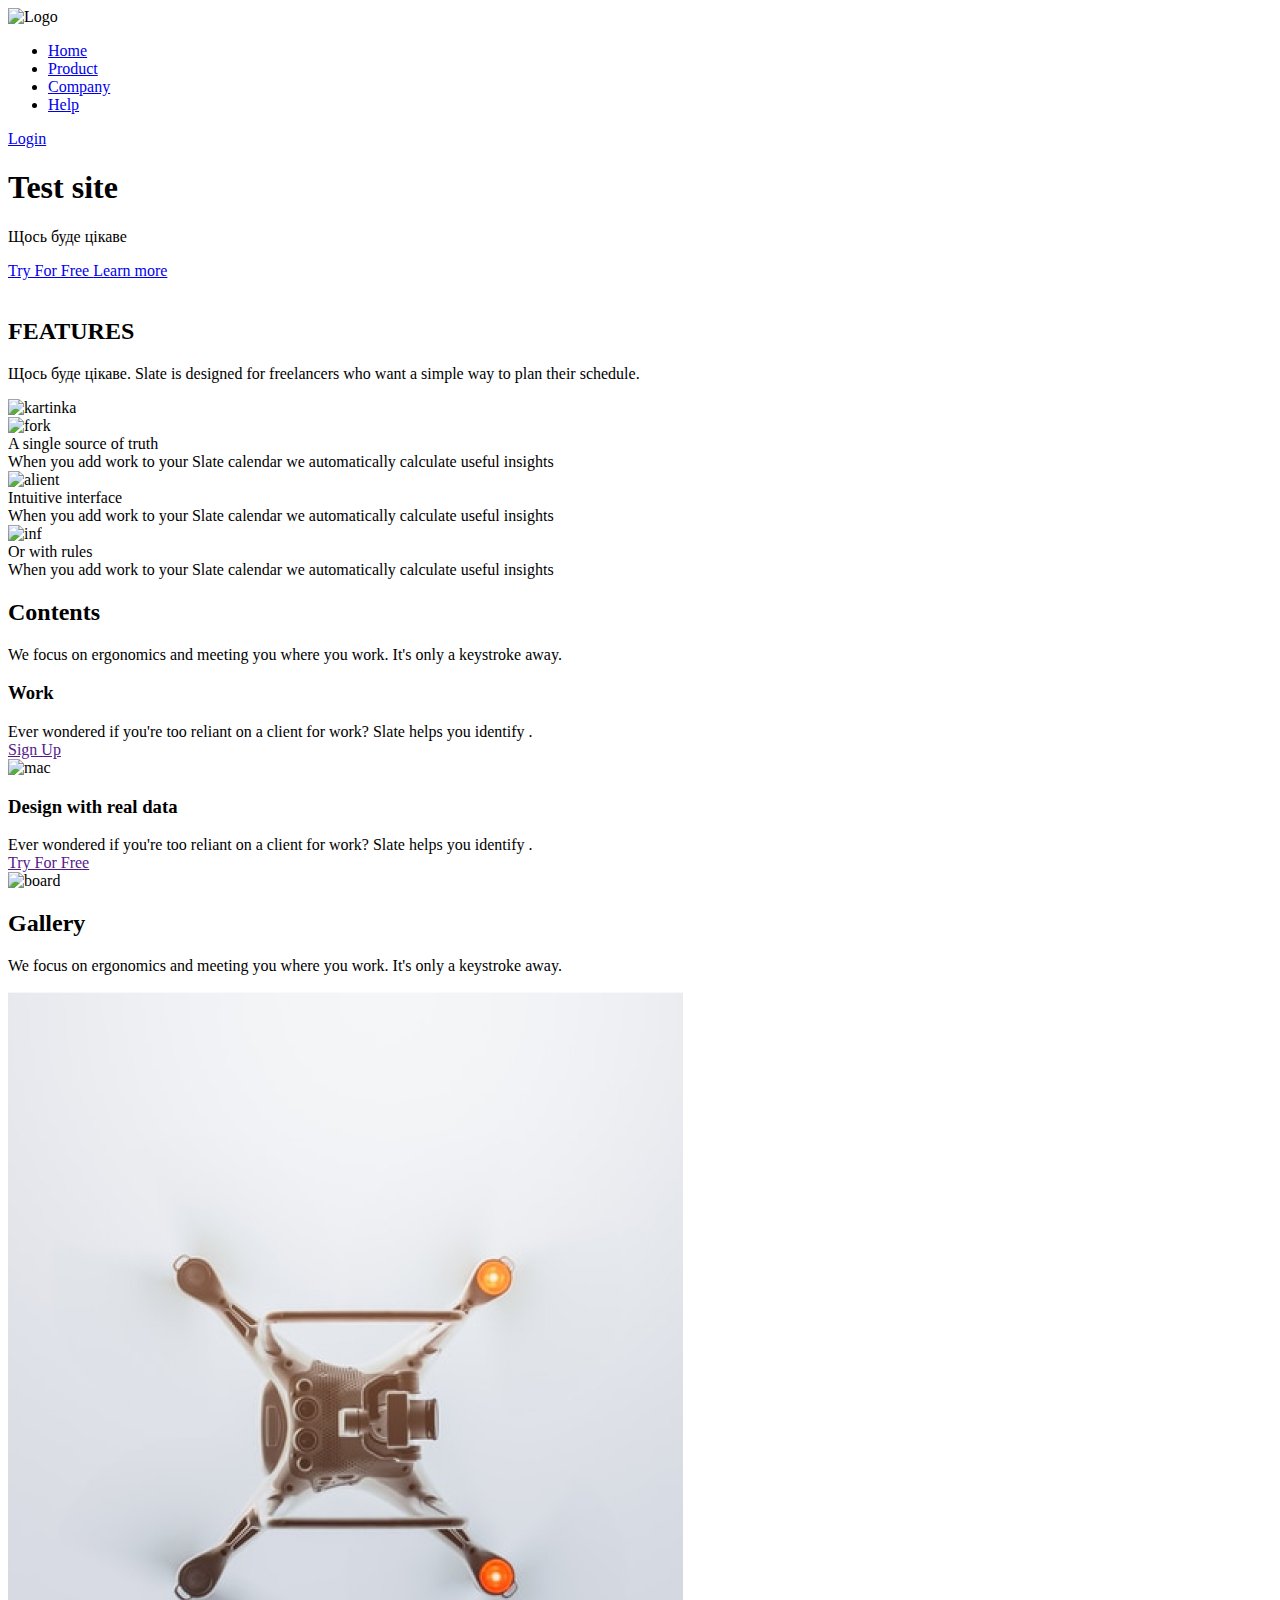
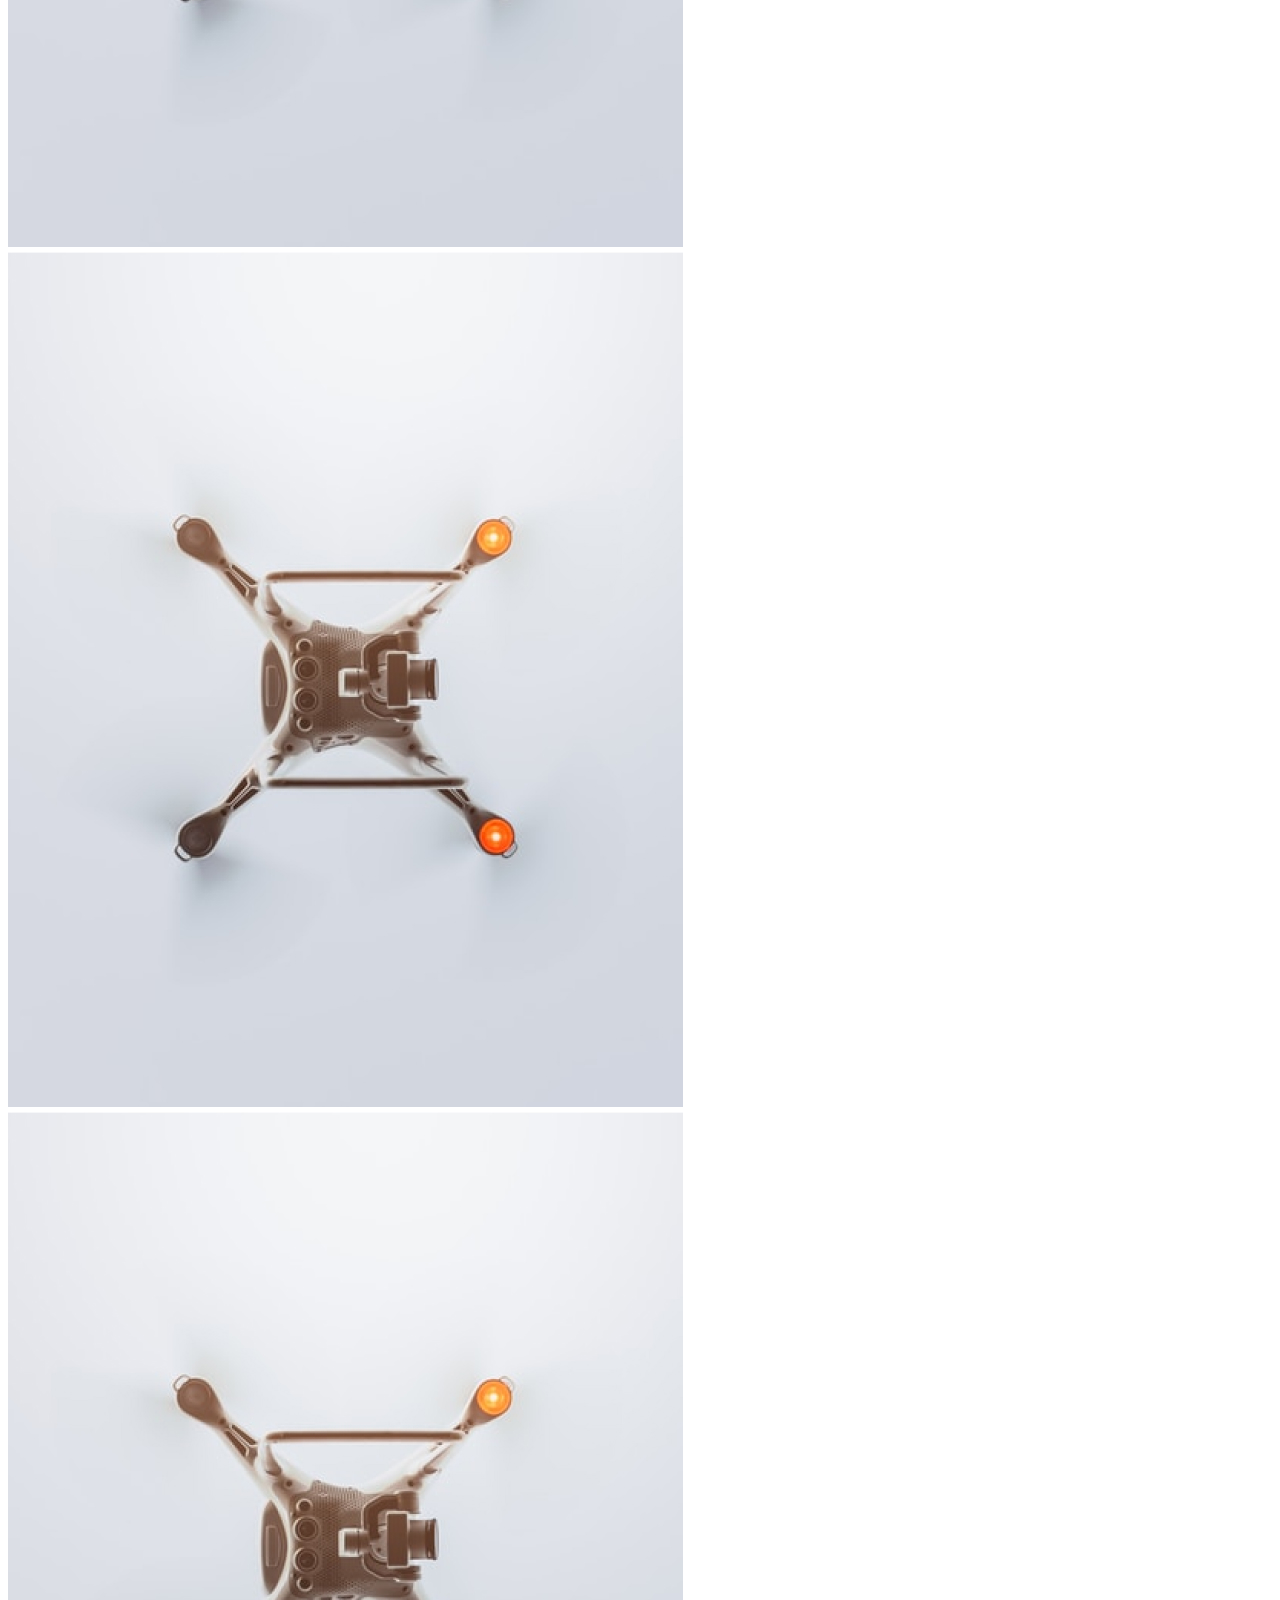
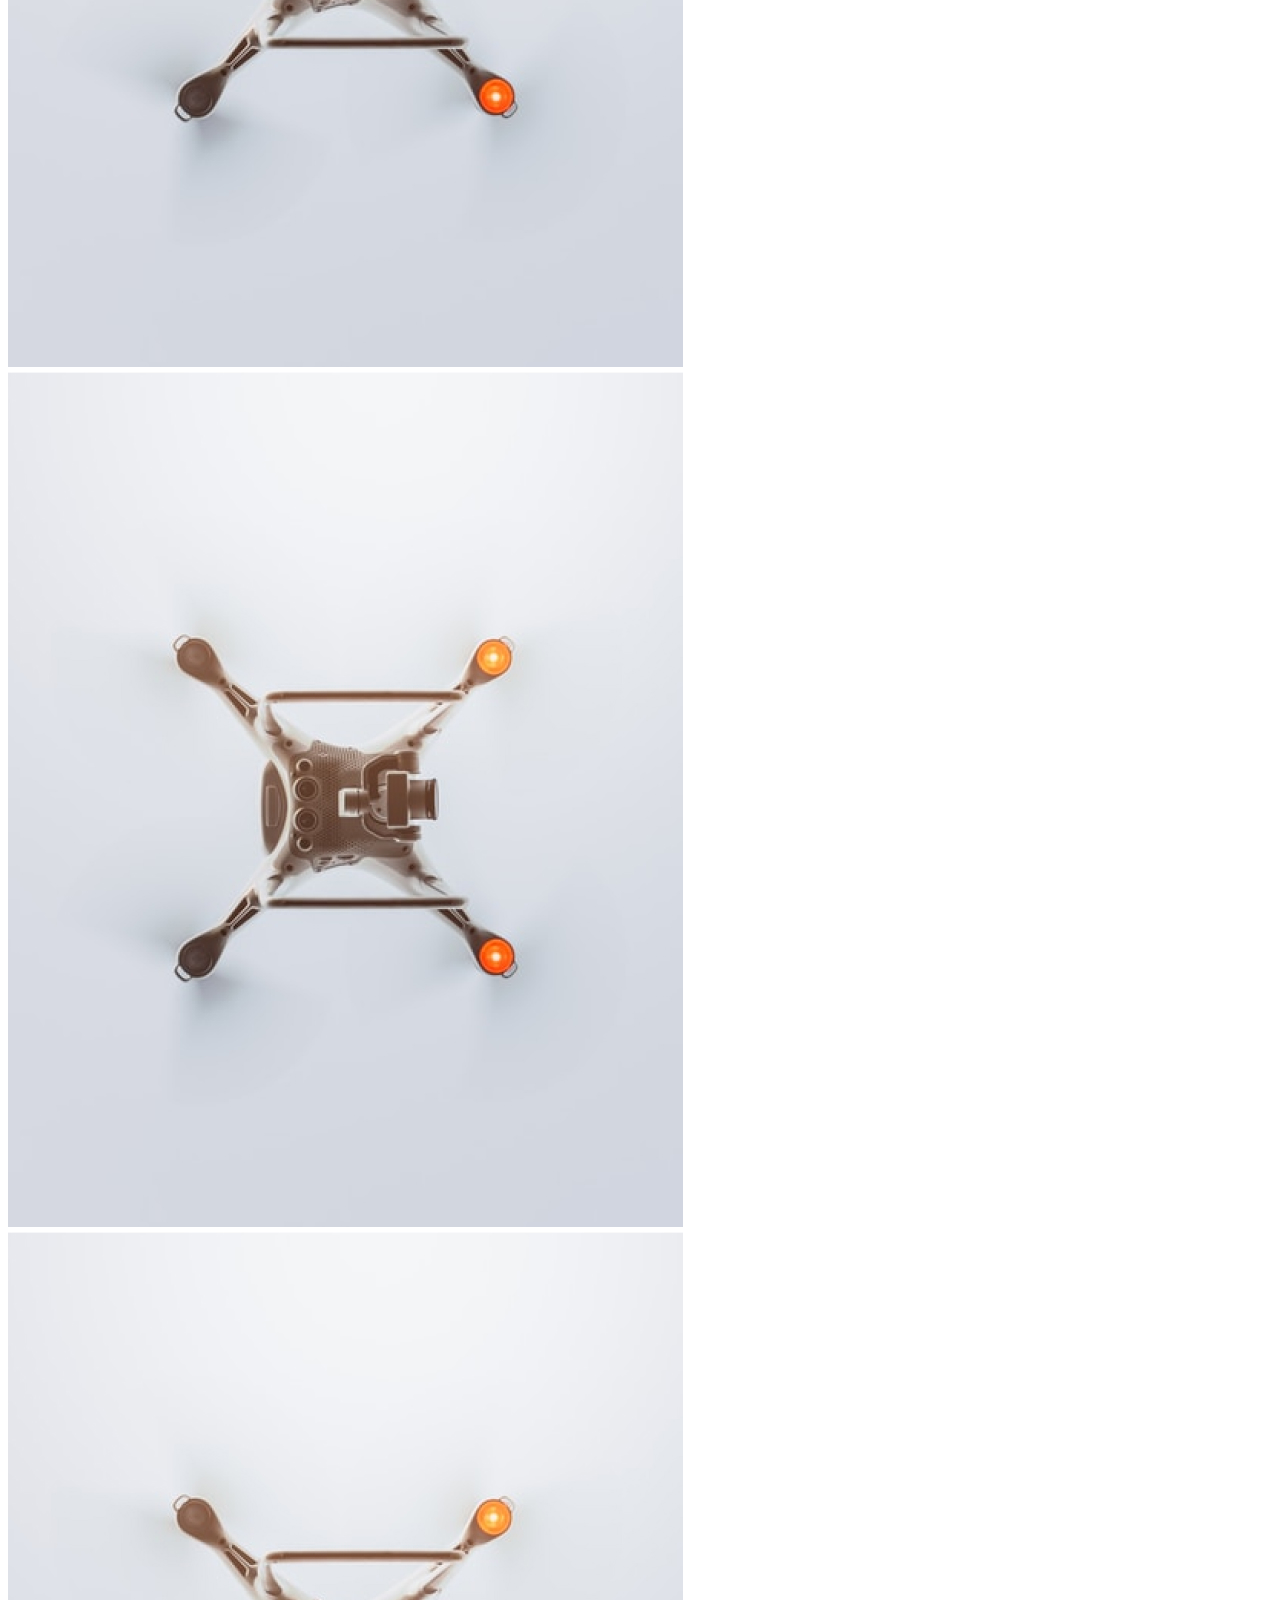
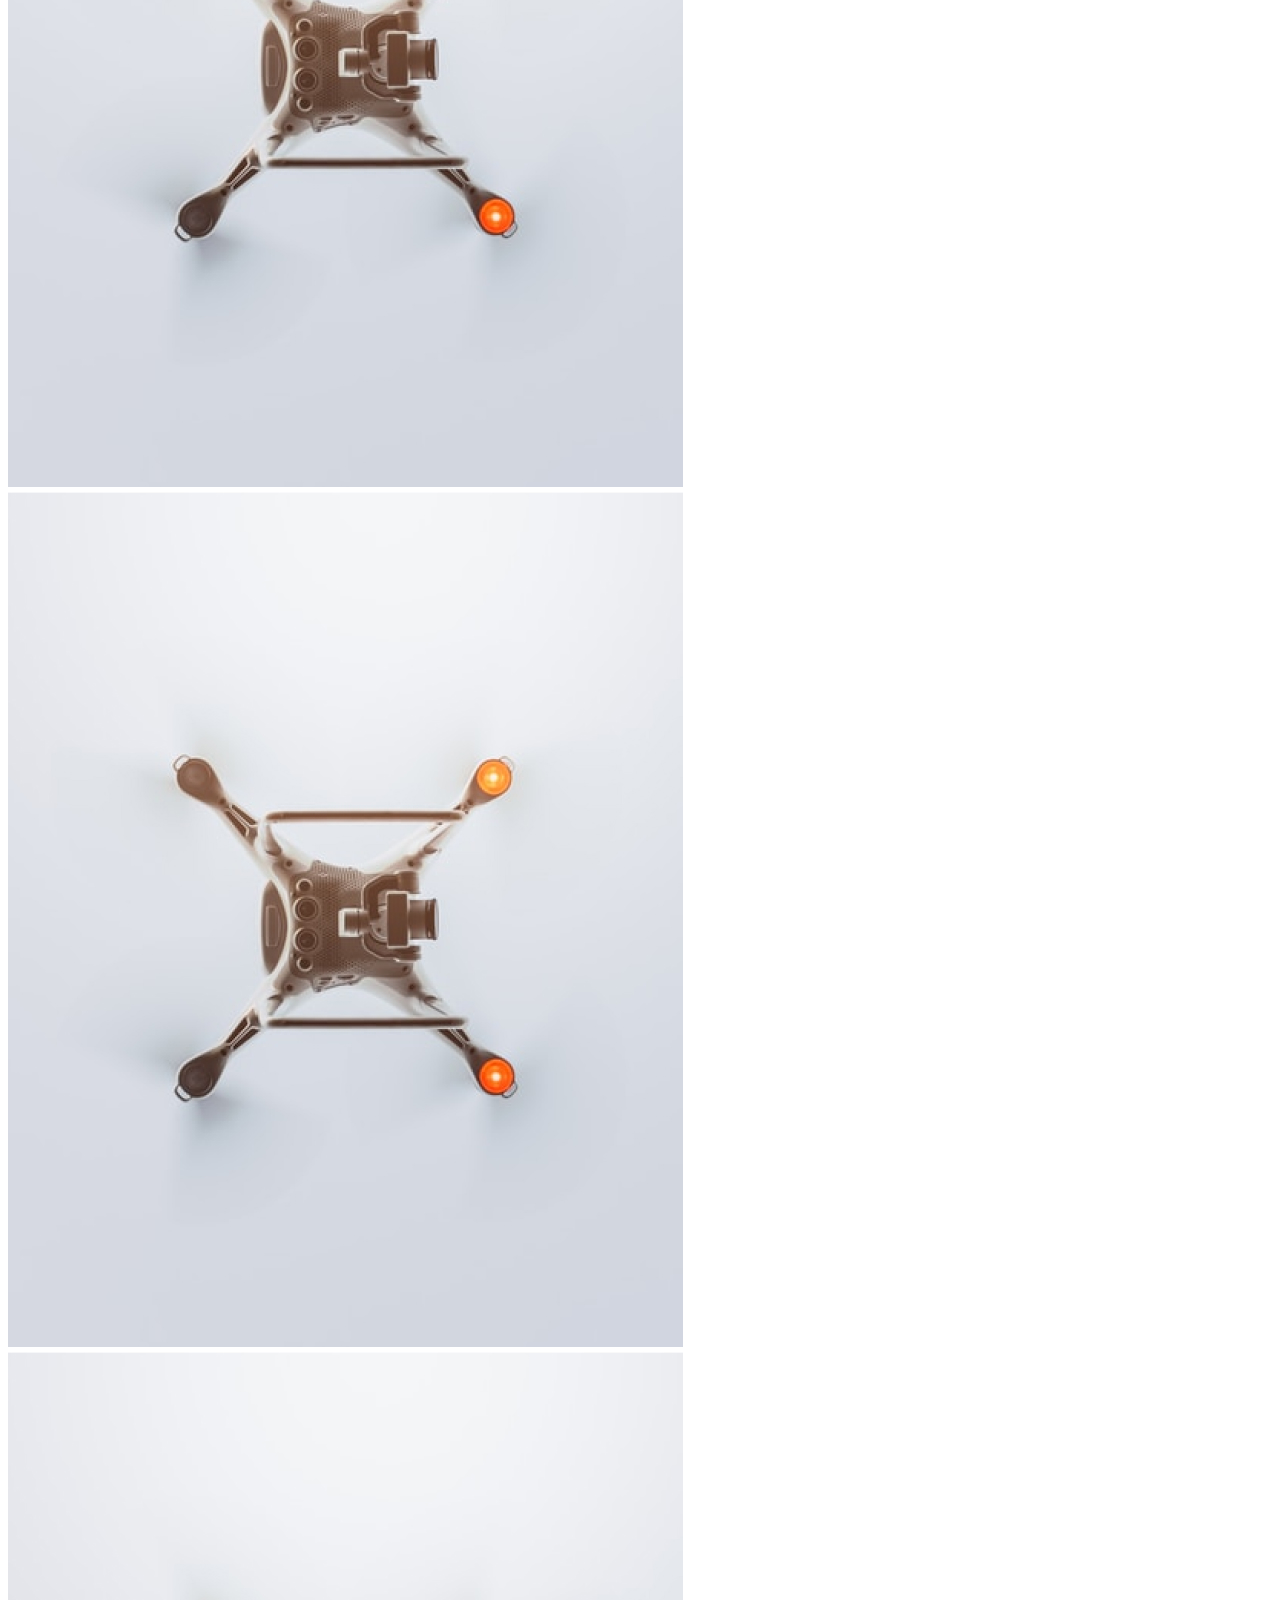
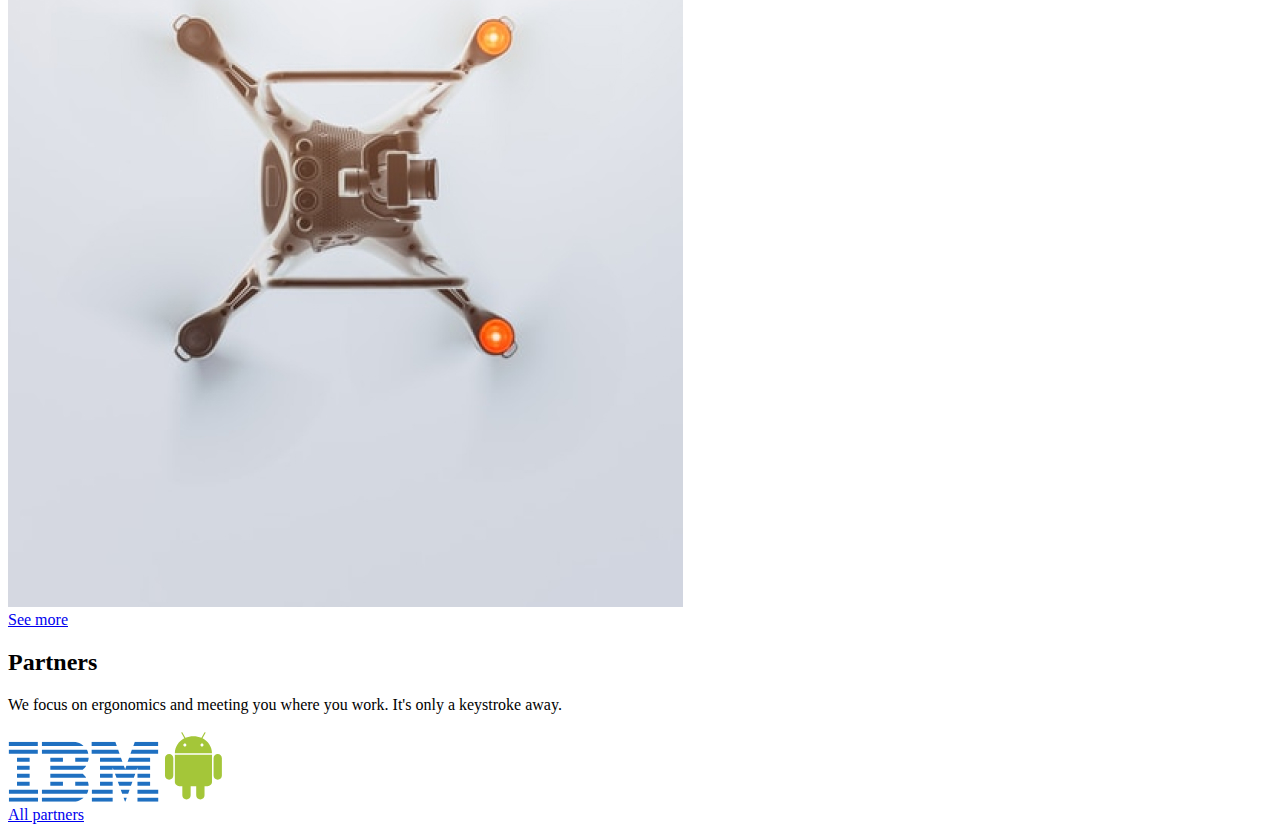
==== index1.html @ 7cfea5d8 "itydioy" ====
<!DOCTYPE html>
<html>
<head>
    <meta charset="utf-8">
    <meta lang=""ru>
    <meta name="viewport" content= "width=device-width, initial-scale=1.0">
    <title>test</title>
    <link rel="stylesheet" href="SCC.css">
</head>
<body >
    <header>
    <div class="contair">
        <div class="header_logo">
       
            <img src="img1.svg" alt="Logo" widht="186" height="58">
            
        </div>
            <nav class="header__nav"></nav>
                <ul>
                    <li class="li">
                        <a href="#">Home</a>
                    </li>
                    <li class="li">
                        <a href="#">Product</a>
                    </li>
                    <li class="li">
                        <a href="#">Company</a>
                    </li>
                    <li class="li">
                        <a href="#">Help</a>
                    </li>
                </ul>
        </div>
        <div class="header__actions"> 
            <a href="#">Login</a>
        </div>
    </header>
    <main>
        <section class="hero">
            <div class="container">
                <div class="title">
                    <h1>Test site</h1>
                    <p>Щось буде цікаве
                    </p>
                </div>
                <div class="action">
                    <a href="#" class="btn btn--primary">
                        Try For Free
                    </a>
                    <a href="#" class="btn btn--primary">
                        Learn more
                    </a>
                </div>
                <div class="hero-image">
                    <img src="" alt="">
                </div>
            </div>
        </section>
        <section class="features">
            <div class="container">
                <div class="title">
                    <h2>FEATURES</h2>
                    <p>Щось буде цікаве. Slate is designed for freelancers who want a simple way to plan their schedule.</p>
                </div>
                <div class="features_image"><img src="img/features_image.png" alt="kartinka"></div>
                    <div class="features_items">
                        <div class="features_item"></div>
                        <div class="features__title">
                            <div class="fearures__title-icon"><img src="img/fork-icon.svg" alt="fork">
                            </div>
                            <div class="fearures__title-text">A single source of truth</div>
                        </div>
                        <div class="features_text">When you add work to your Slate calendar we automatically calculate useful insights</div>
                    </div>
                    <div class="features_items">
                        <div class="features_item">
                            <div class="features__title">
                                <div class="fearures__title-icon"><img src="img/alient-icon.svg" alt="alient"></div>
                                <div class="fearures__title-text">Intuitive interface</div>
                            </div>
                        </div>
                        <div class="features_text">When you add work to your Slate calendar we automatically calculate useful insights</div>
                    </div>
                    <div class="features_items">
                        <div class="features_item">
                            <div class="features__title">
                                <div class="fearures__title-icon"><img src="img/ifinity-icon.svg" alt="inf">
                                </div>
                                <div class="fearures__title-text">Or with rules</div>
                            </div>
                        </div>
                        <div class="features_text">When you add work to your Slate calendar we automatically calculate useful insights</div>
                    </div>
                
            </div>
        </section>
        <setion class="contents">
            <div class="container">
                <div class="title">
                    <h2>Contents</h2>
                    <p>We focus on ergonomics and meeting you where you work. It's only a keystroke away.</p>
                </div>
                    <div class="contents_items">
                        <div class="contents_items">
                            <h3>Work</h3>
                            <div class="contents_text">Ever wondered if you're too reliant on a client for work? Slate helps you identify .</div>
                            <a href="" class="btn">Sign Up</a>
                            <div class=content__images><img src="Macbook_Pro.png" alt="mac"></div>
                        </div>
                        <div class="contents_items">
                            <h3>Design with real data</h3>
                            <div class="contents_text">Ever wondered if you're too reliant on a client for work? Slate helps you identify .</div>
                            <a href="" class="btn">Try For Free</a>
                            <div class=content__images><img src="BoardsNotifications.svg" alt="board"></div>
                        </div>
                    </div>
            </div>
        </setion>
       <section class="gallary">
           <div class="gallary">
                <div class="title">
                        <h2>Gallery</h2>
                    <p>
                         We focus on ergonomics and meeting you where you work. 
                        It's only a keystroke away.
                    </p>
                        <div class="gallary_item"><img src="Rectangle 1.jpg" alt="Rectangle 1"></div>
                        <div class="gallary_item"><img src="Rectangle 1.jpg" alt=""></div>
                        <div class="gallary_item"><img src="Rectangle 1.jpg" alt=""></div>
                        <div class="gallary_item"><img src="Rectangle 1.jpg" alt=""></div>
                        <div class="gallary_item"><img src="Rectangle 1.jpg" alt=""></div>
                        <div class="gallary_item"><img src="Rectangle 1.jpg" alt=""></div>
                        <div class="gallary_item"><img src="Rectangle 1.jpg" alt=""></div>
                        <a href="#" class="btn btn--primary">
                            See more
                        </a>
                </div>
                
            </div>  
       </section>
        <sections class="partners">
                <div class="container">
                    <div class="title">
                        <h2>
                        Partners
                        </h2>
                        <p>
                            We focus on ergonomics and meeting you where you work. 
                            It's only a keystroke away.
                        </p>
                        <div class="partner_icons">
                            <img src="logos_ibm.svg" alt="">
                            <svg width="61" height="72" viewBox="0 0 61 72" fill="none" xmlns="http://www.w3.org/2000/svg">
                                <g clip-path="url(#clip0_62:2739)">
                                <path d="M18.8893 0.724704C18.5458 0.726916 18.2083 0.814634 17.9072 0.979939C16.9186 1.52791 16.5561 2.79799 17.1038 3.78588L19.3358 7.81619C13.9583 11.1431 10.395 16.8263 10.395 23.3126V24.5178C9.36216 23.3295 7.84411 22.5792 6.14794 22.5792C3.04013 22.5792 0.516846 25.1025 0.516846 28.2101V45.556C0.516846 48.6633 3.04036 51.1868 6.14794 51.1868C7.84411 51.1868 9.36216 50.4364 10.3948 49.2481V51.6778C10.3948 54.9537 13.0754 57.634 16.3512 57.634H17.8625V65.3503C17.8625 68.4581 20.386 70.9814 23.4936 70.9814C26.6011 70.9814 29.1244 68.4579 29.1244 65.3503V57.634H31.7391V65.3503C31.7391 68.4581 34.2626 70.9814 37.3702 70.9814C40.4778 70.9814 43.0011 68.4579 43.0011 65.3503V57.634H44.5125C47.7882 57.634 50.4687 54.9537 50.4687 51.6778V49.2481C51.5014 50.4364 53.0197 51.1868 54.7158 51.1868C57.8234 51.1868 60.3467 48.6633 60.3467 45.556V28.2101C60.3467 25.1025 57.8234 22.5792 54.7158 22.5792C53.0197 22.5792 51.5014 23.3295 50.4687 24.5178V23.5165V23.4591C50.4692 23.3981 50.4687 23.3494 50.4687 23.3126C50.4687 16.8274 46.8973 11.1499 41.5217 7.82275L43.76 3.78588C44.3075 2.79799 43.9451 1.52791 42.9565 0.979939C42.6555 0.814634 42.318 0.726916 41.9745 0.724704C41.2444 0.717673 40.5279 1.10252 40.1506 1.78338L37.8101 6.0115C35.5217 5.16705 33.0317 4.70416 30.432 4.70416C27.8347 4.70416 25.34 5.16213 23.0534 6.00494L20.7132 1.78338C20.3356 1.10252 19.6193 0.718142 18.8893 0.724704Z" fill="white"/>
                                <path d="M6.14803 24.0459C3.82912 24.0459 1.98389 25.8911 1.98389 28.21V45.5559C1.98389 47.8748 3.82912 49.72 6.14803 49.72C8.46693 49.72 10.3124 47.8748 10.3124 45.5559V28.21C10.3124 25.8911 8.46693 24.0459 6.14803 24.0459ZM54.7162 24.0459C52.397 24.0459 50.5518 25.8911 50.5518 28.21V45.5559C50.5518 47.8748 52.397 49.72 54.7162 49.72C57.0351 49.72 58.8803 47.8748 58.8803 45.5559V28.21C58.8803 25.8911 57.0351 24.0459 54.7162 24.0459Z" fill="#A4C639"/>
                                <path d="M23.4938 43.8403C21.1749 43.8403 19.3295 45.6856 19.3295 48.0047V65.3503C19.3295 67.6692 21.1749 69.5145 23.4938 69.5145C25.8127 69.5145 27.658 67.6692 27.658 65.3503V48.0047C27.658 45.6856 25.8127 43.8403 23.4938 43.8403ZM37.3705 43.8403C35.0513 43.8403 33.2061 45.6856 33.2061 48.0047V65.3503C33.2061 67.6692 35.0513 69.5145 37.3705 69.5145C39.6894 69.5145 41.5346 67.6692 41.5346 65.3503V48.0047C41.5346 45.6856 39.6894 43.8403 37.3705 43.8403Z" fill="#A4C639"/>
                                <path d="M18.9019 2.19149C18.8034 2.19267 18.7068 2.21897 18.6213 2.26789C18.3244 2.43243 18.2269 2.77368 18.3916 3.07133L21.3253 8.37078C15.6815 11.3075 11.8692 16.8882 11.8617 23.2932H49.0019C48.9942 16.8882 45.1821 11.3073 39.5383 8.37078L42.4718 3.07157C42.6368 2.77391 42.539 2.43243 42.2421 2.26789C42.1566 2.21894 42.06 2.19264 41.9615 2.19149C41.7506 2.18914 41.5512 2.29461 41.4387 2.49758L38.4668 7.85422C36.0358 6.7761 33.3091 6.17071 30.4317 6.17071C27.5543 6.17071 24.8278 6.77586 22.3966 7.85422L19.4248 2.49758C19.3741 2.40355 19.2985 2.32527 19.2063 2.27128C19.1141 2.2173 19.0089 2.1897 18.9021 2.19149H18.9019ZM11.8617 24.7599V51.6779C11.8604 52.2678 11.9757 52.8521 12.2009 53.3974C12.426 53.9426 12.7567 54.438 13.1738 54.8552C13.591 55.2723 14.0864 55.6029 14.6316 55.828C15.1769 56.0532 15.7612 56.1684 16.3512 56.1671H44.5125C45.1024 56.1684 45.6868 56.0532 46.2321 55.828C46.7773 55.6028 47.2728 55.2722 47.6899 54.8551C48.107 54.4379 48.4377 53.9425 48.6628 53.3972C48.888 52.852 49.0032 52.2676 49.0019 51.6777V24.7602H11.8617V24.7599Z" fill="#A4C639"/>
                                <path d="M21.8608 13.396C21.0131 13.396 20.3112 14.0977 20.3112 14.9455C20.3112 15.7934 21.0131 16.4951 21.8608 16.4951C22.7088 16.4951 23.4105 15.7934 23.4105 14.9455C23.4105 14.0977 22.7088 13.396 21.8608 13.396ZM39.0026 13.396C38.1546 13.396 37.4529 14.0977 37.4529 14.9455C37.4529 15.7934 38.1546 16.4951 39.0026 16.4951C39.8503 16.4951 40.5522 15.7934 40.5522 14.9455C40.5522 14.0977 39.8503 13.396 39.0026 13.396Z" fill="white"/>
                                </g>
                                <defs>
                                <clipPath id="clip0_62:2739">
                                <rect width="60" height="70.5469" fill="white" transform="translate(0.516846 0.523438)"/>
                                </clipPath>
                                </defs>
                                </svg>
                        </div>
                        <div class="actions">
                            <a href="#" class="btn btn--secondary">
                                All partners
                            </a>
                        </div>
                    </div>
                </div>
        </sections>
    </main>
</body>
</html>
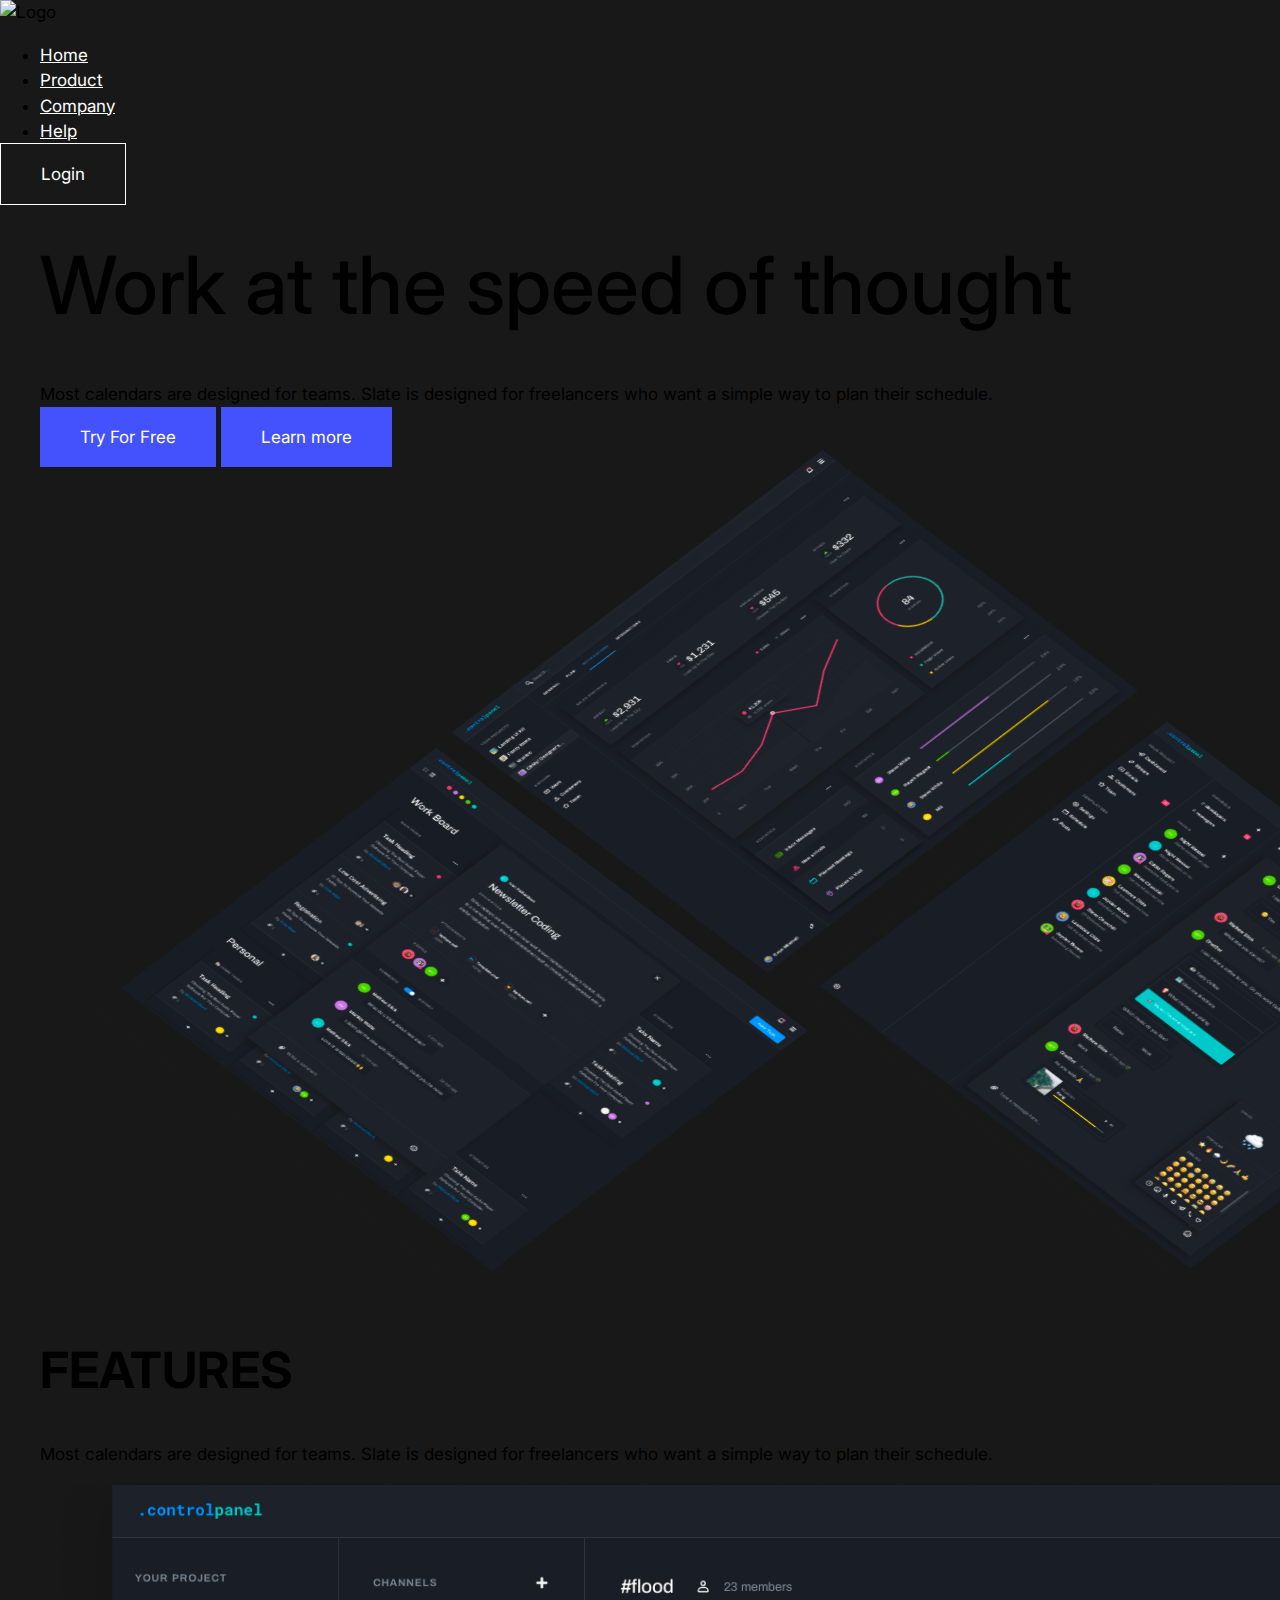
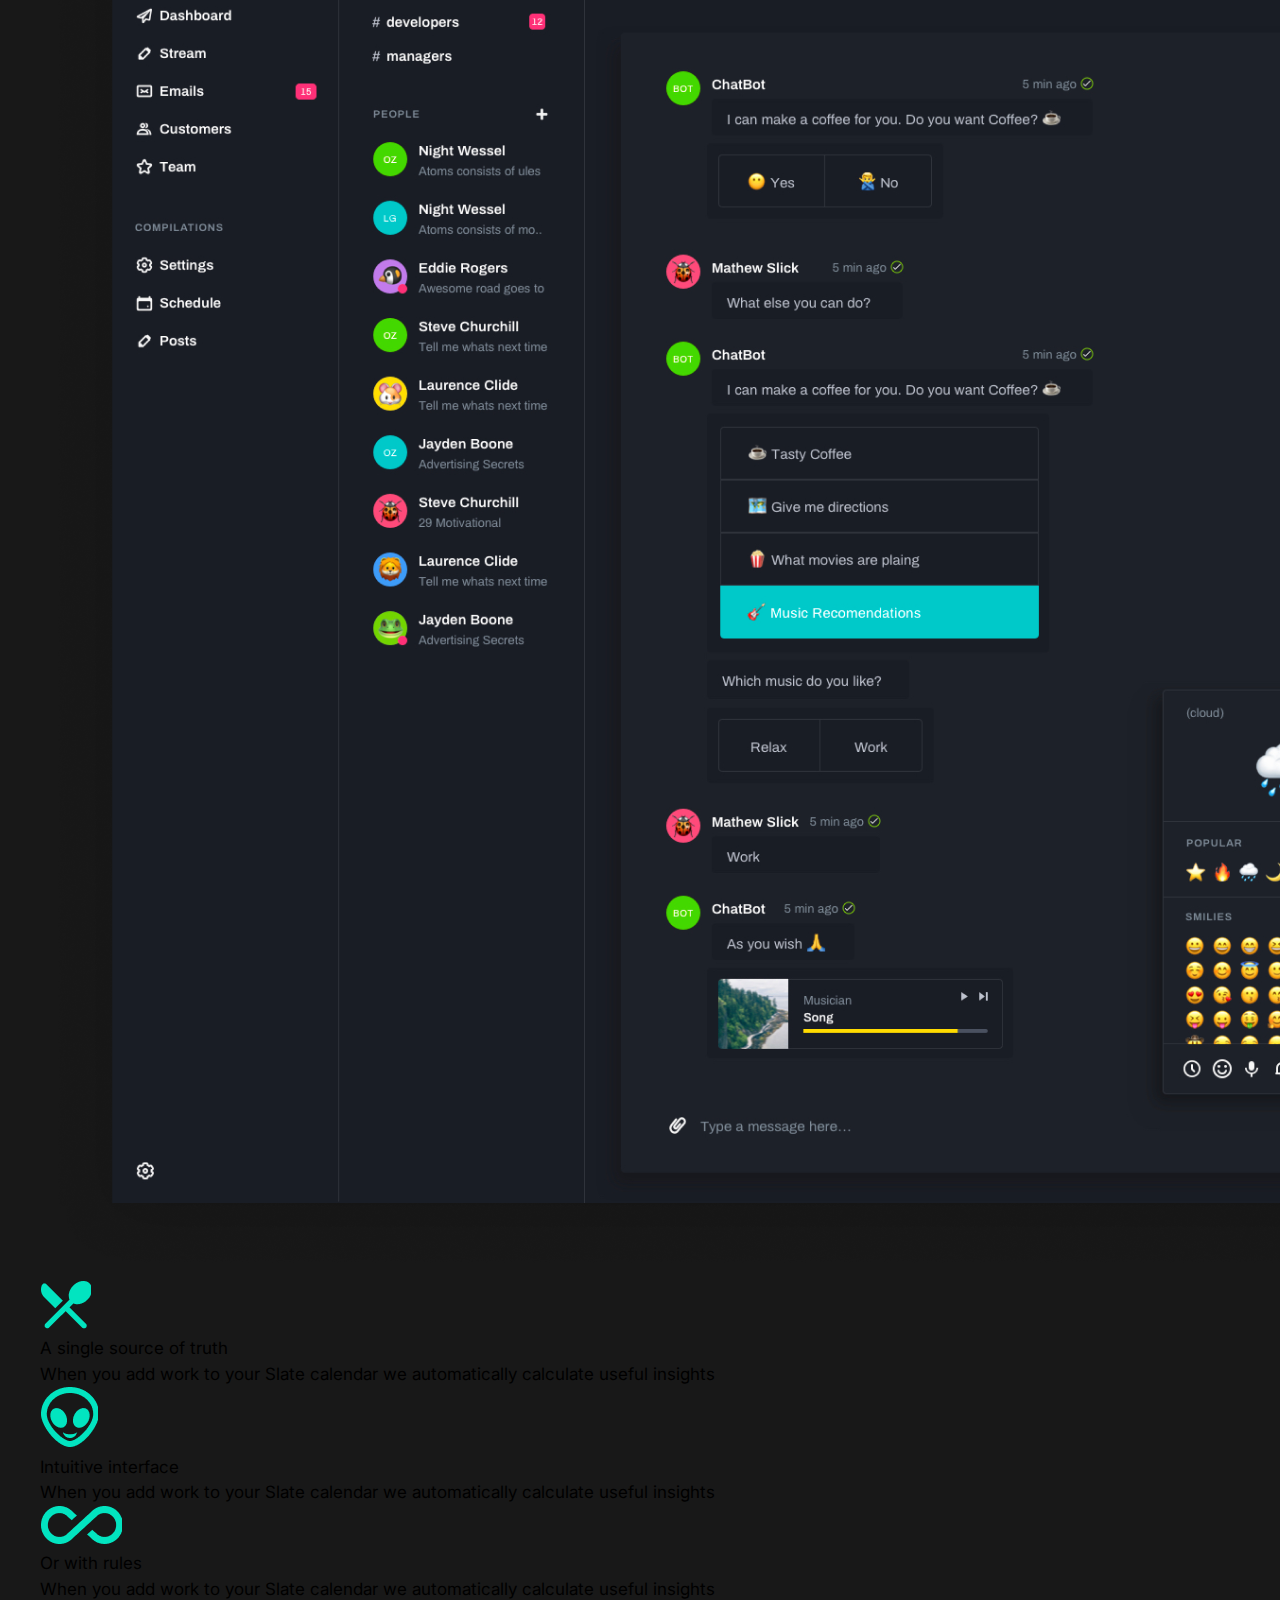
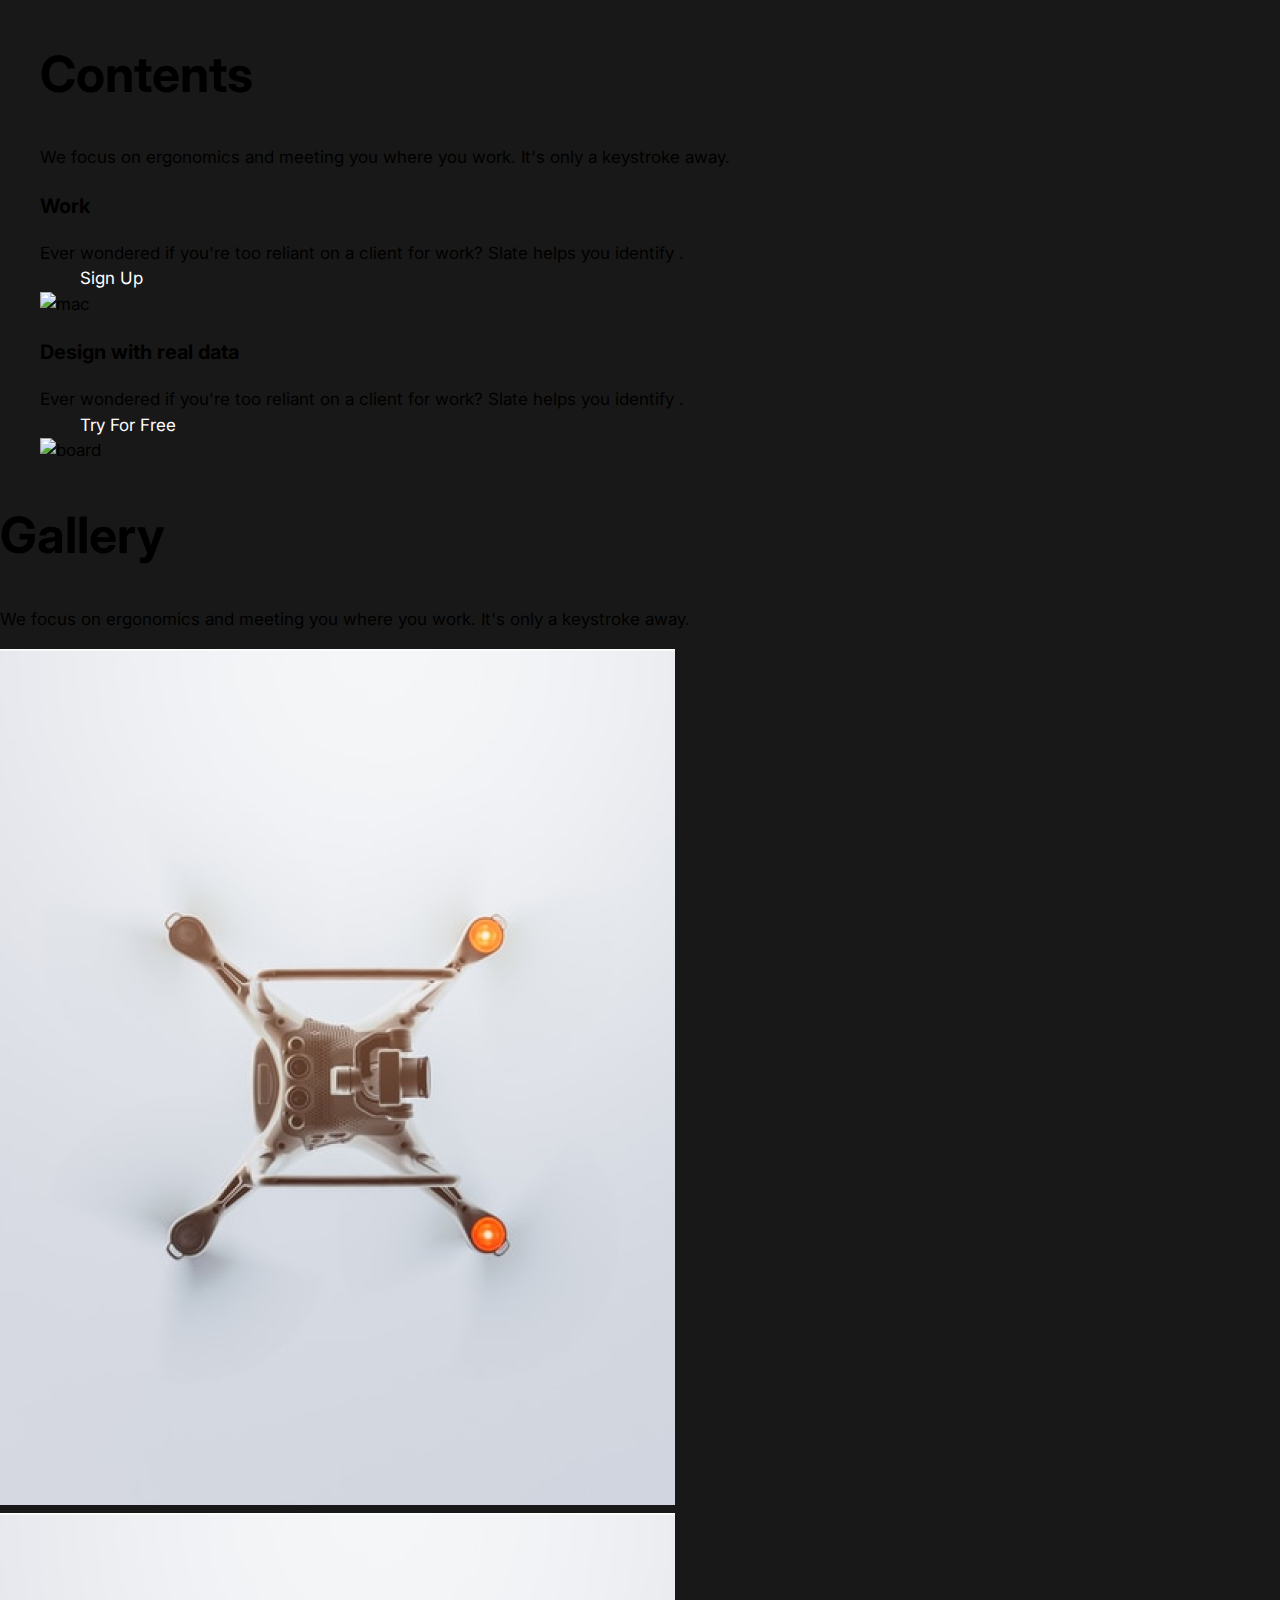
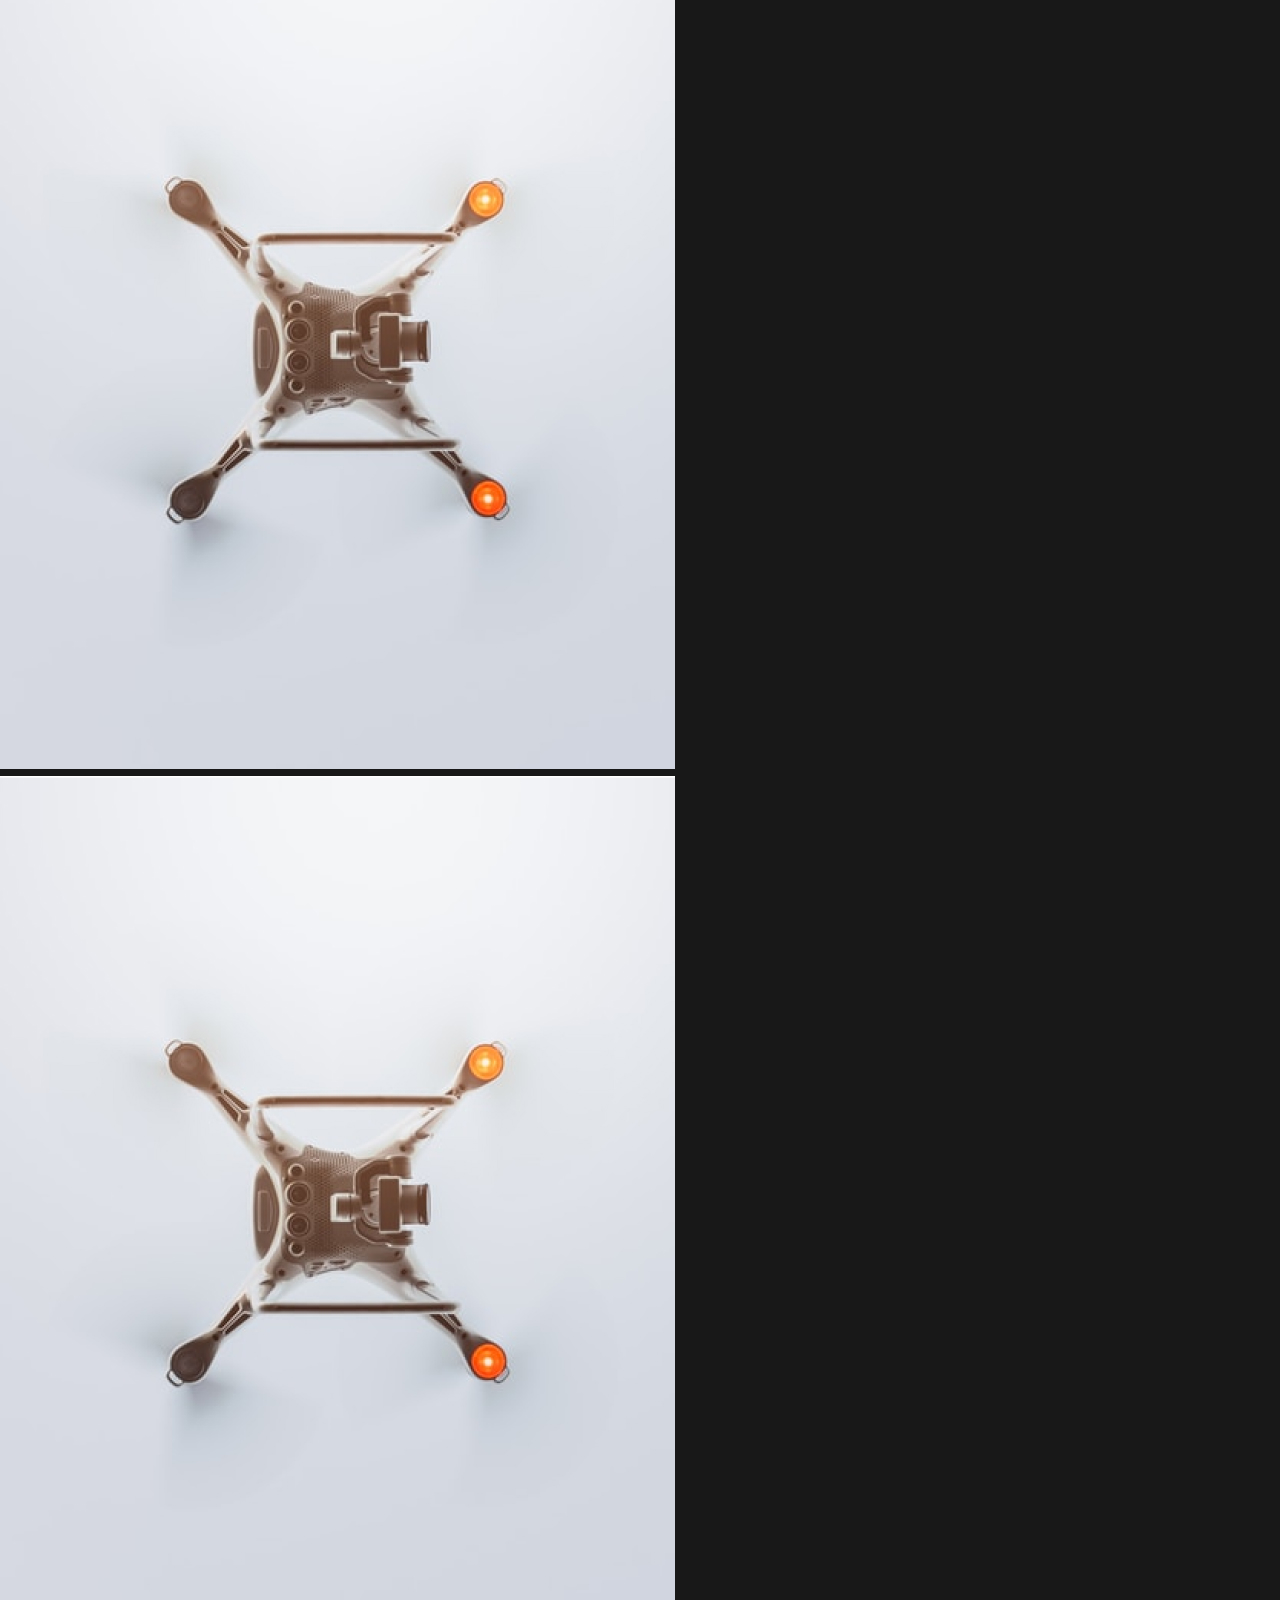
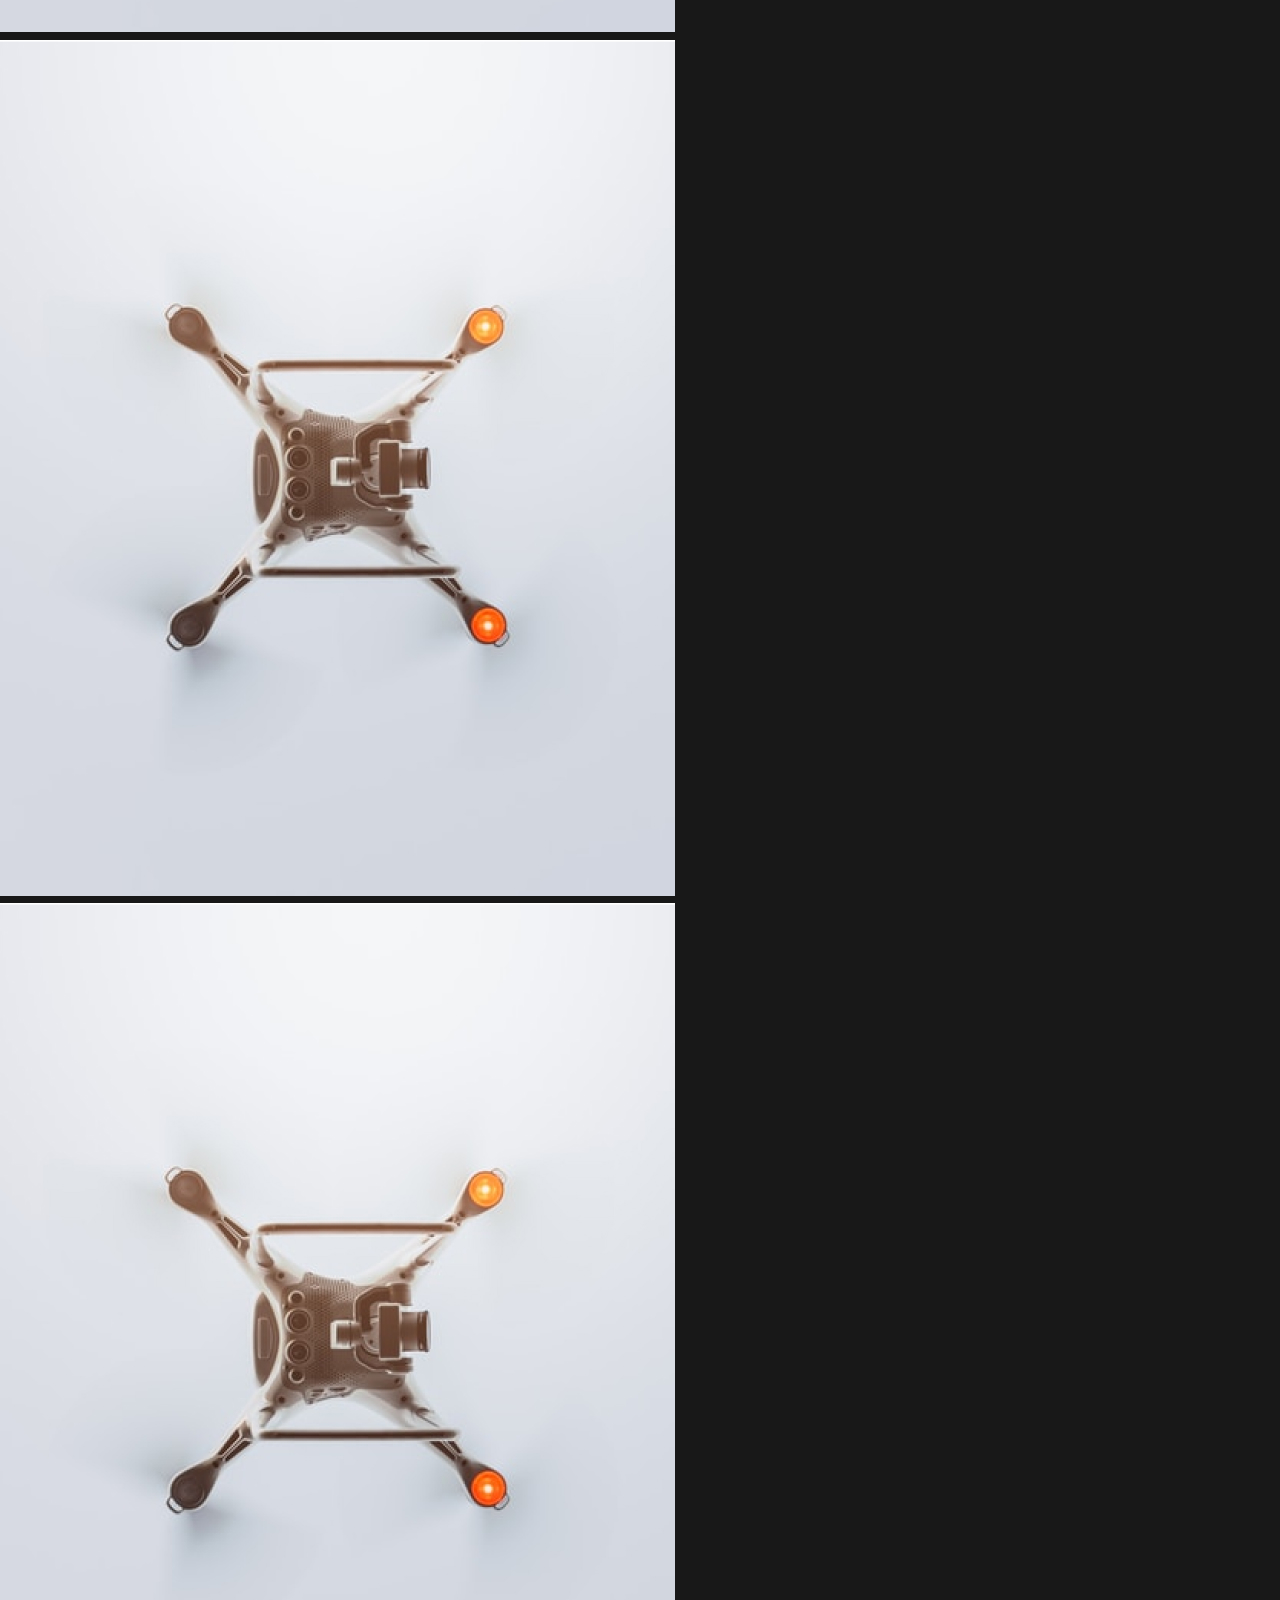
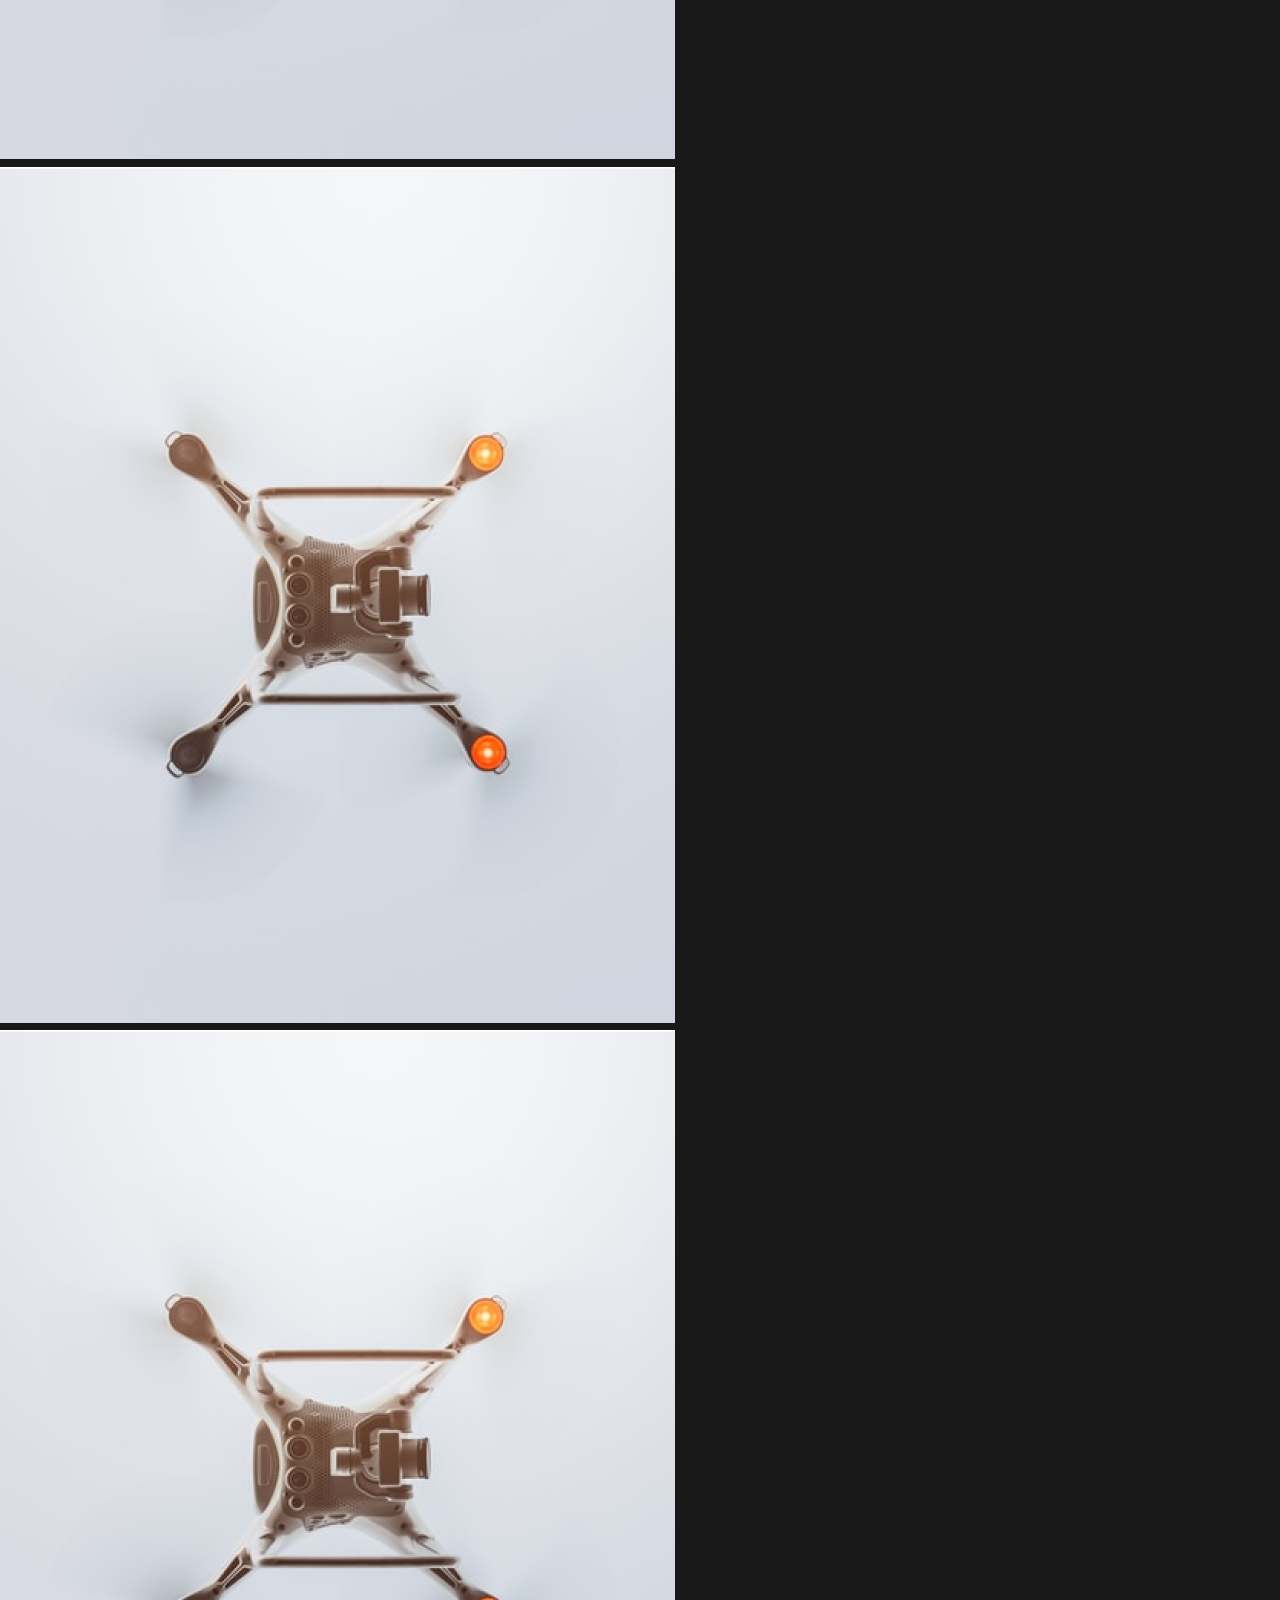
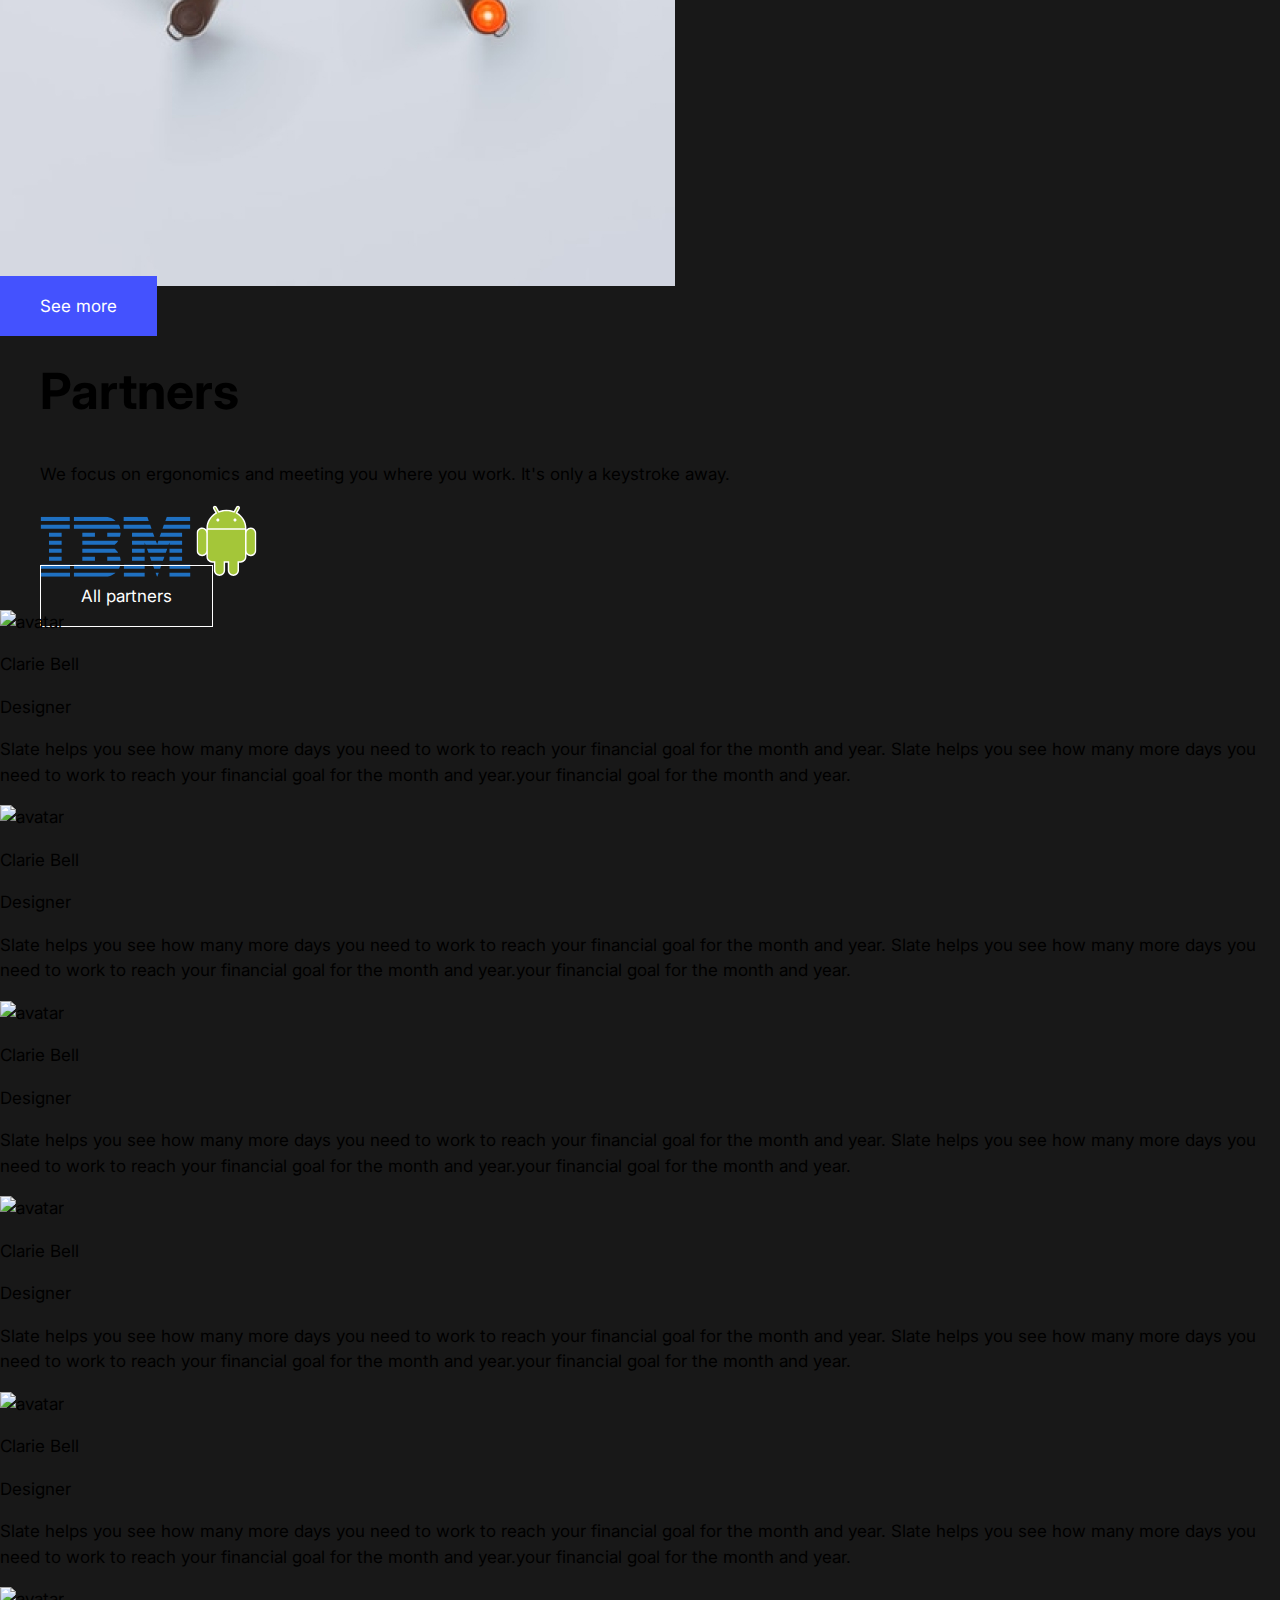
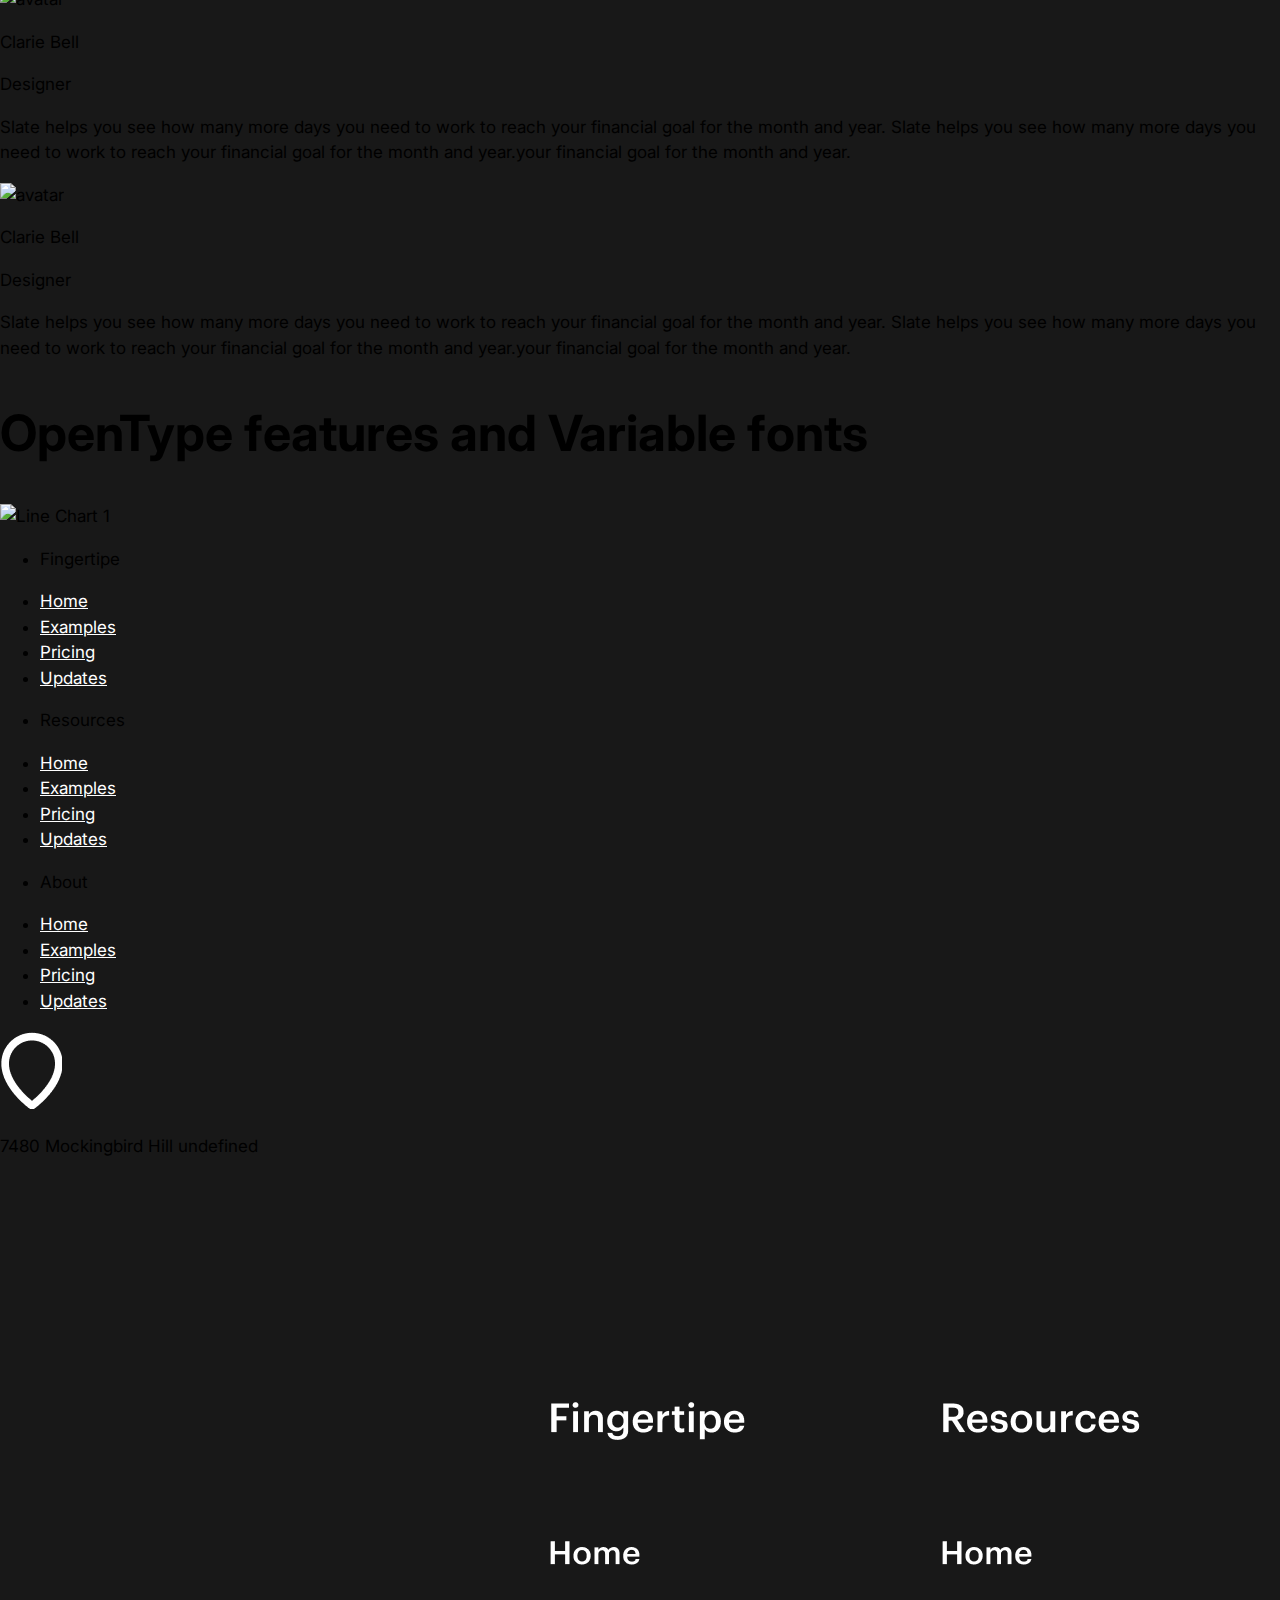
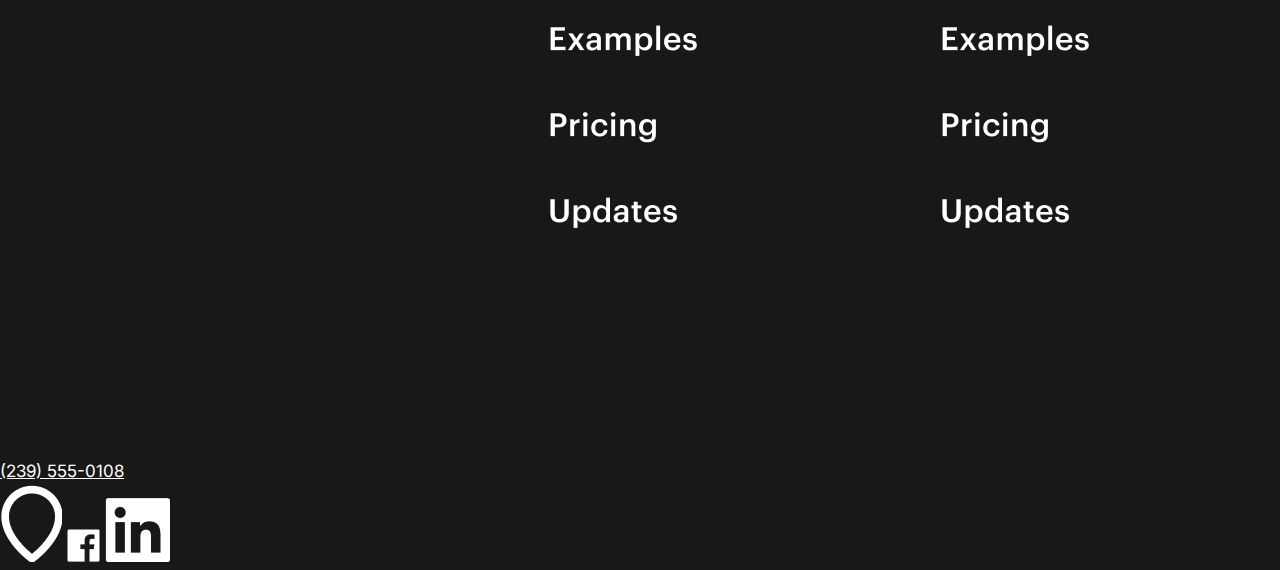
==== commit 43bfaa01: "home change" ====
--- a/index1.html
+++ b/index1.html
@@ -1,21 +1,23 @@
 <!DOCTYPE html>
 <html>
-<head>
-    <meta charset="utf-8">
-    <meta lang=""ru>
-    <meta name="viewport" content= "width=device-width, initial-scale=1.0">
-    <title>test</title>
-    <link rel="stylesheet" href="SCC.css">
-</head>
+    <head>
+        <meta charset="utf-8">
+        <meta lang=""ua>
+        <meta name="viewport" content= "width=device-width, initial-scale=1.0">
+        <title>Site</title>
+    <link rel="stylesheet" href="CSS.css">
+    <link rel="preconnect" href="https://fonts.googleapis.com">
+    <link rel="preconnect" href="https://fonts.gstatic.com" crossorigin>
+    <link href="https://fonts.googleapis.com/css2?family=Inter:wght@700&display=swap" rel="stylesheet">
+    </head>
+
 <body >
     <header>
-    <div class="contair">
-        <div class="header_logo">
-       
-            <img src="img1.svg" alt="Logo" widht="186" height="58">
-            
-        </div>
-            <nav class="header__nav"></nav>
+        <div class="contair">
+            <div class="header_logo">
+                <img src="logo.svg" alt="Logo" widht="186" height="58">
+            </div>
+            <div class="header__nav">
                 <ul>
                     <li class="li">
                         <a href="#">Home</a>
@@ -30,29 +32,30 @@
                         <a href="#">Help</a>
                     </li>
                 </ul>
-        </div>
-        <div class="header__actions"> 
-            <a href="#">Login</a>
+            </div>
+            <div class="header__actions"> 
+                <a href="#" class="btn btn--secondary">Login</a>
+                <button class="header__burger"><svg width="44" height="27" viewBox="0 0 44 27" fill="none" xmlns="http://www.w3.org/2000/svg">
+                    <path d="M0 0.25H44V4.66667H0V0.25ZM11 11.2917H44V15.7083H11V11.2917ZM24.75 22.3333H44V26.75H24.75V22.3333Z" fill="white"/>
+                    </svg>
+                </button>
+            </div>
         </div>
     </header>
     <main>
         <section class="hero">
             <div class="container">
                 <div class="title">
-                    <h1>Test site</h1>
-                    <p>Щось буде цікаве
+                    <h1>Work at the speed of thought</h1>
+                    <p>Most calendars are designed for teams. Slate is designed for freelancers who want a simple way to plan their schedule.
                     </p>
                 </div>
                 <div class="action">
-                    <a href="#" class="btn btn--primary">
-                        Try For Free
-                    </a>
-                    <a href="#" class="btn btn--primary">
-                        Learn more
-                    </a>
+                    <a href="#" class="btn btn--primary">Try For Free</a>
+                    <a href="#" class="btn btn--primary">Learn more</a>
                 </div>
                 <div class="hero-image">
-                    <img src="" alt="">
+                    <img src="imgGroup.svg" alt="page">
                 </div>
             </div>
         </section>
@@ -60,13 +63,14 @@
             <div class="container">
                 <div class="title">
                     <h2>FEATURES</h2>
-                    <p>Щось буде цікаве. Slate is designed for freelancers who want a simple way to plan their schedule.</p>
-                </div>
-                <div class="features_image"><img src="img/features_image.png" alt="kartinka"></div>
+                        <p>Most calendars are designed for teams. Slate is designed for 
+                            freelancers who want a simple way to plan their schedule.</p>
+                </div>
+                <div class="features_image"><img src="PageBot.png" alt="kartinka"></div>
                     <div class="features_items">
                         <div class="features_item"></div>
                         <div class="features__title">
-                            <div class="fearures__title-icon"><img src="img/fork-icon.svg" alt="fork">
+                            <div class="fearures__title-icon"><img src="eat.png" alt="fork">
                             </div>
                             <div class="fearures__title-text">A single source of truth</div>
                         </div>
@@ -75,7 +79,7 @@
                     <div class="features_items">
                         <div class="features_item">
                             <div class="features__title">
-                                <div class="fearures__title-icon"><img src="img/alient-icon.svg" alt="alient"></div>
+                                <div class="fearures__title-icon"><img src="notpeople.png" alt="alient"></div>
                                 <div class="fearures__title-text">Intuitive interface</div>
                             </div>
                         </div>
@@ -84,7 +88,7 @@
                     <div class="features_items">
                         <div class="features_item">
                             <div class="features__title">
-                                <div class="fearures__title-icon"><img src="img/ifinity-icon.svg" alt="inf">
+                                <div class="fearures__title-icon"><img src="infinity.png" alt="inf">
                                 </div>
                                 <div class="fearures__title-text">Or with rules</div>
                             </div>
@@ -131,11 +135,8 @@
                         <div class="gallary_item"><img src="Rectangle 1.jpg" alt=""></div>
                         <div class="gallary_item"><img src="Rectangle 1.jpg" alt=""></div>
                         <div class="gallary_item"><img src="Rectangle 1.jpg" alt=""></div>
-                        <a href="#" class="btn btn--primary">
-                            See more
-                        </a>
-                </div>
-                
+                        <a href="#" class="btn btn--primary">See more</a>
+                </div>
             </div>  
        </section>
         <sections class="partners">
@@ -166,13 +167,182 @@
                                 </svg>
                         </div>
                         <div class="actions">
-                            <a href="#" class="btn btn--secondary">
-                                All partners
-                            </a>
+                            <a href="#" class="btn btn--secondary">All partners</a>
                         </div>
                     </div>
                 </div>
         </sections>
+        <selection class="testimonials">
+            <div class="testimonials_users">
+                <img src="avatar.png" alt="avatar"  width="50" height="50">
+                <p>Clarie Bell</p>
+                <p>Designer</p>
+            </div>
+            <div class="testmonials_text">
+                <p>Slate helps you see how many more days 
+                    you need to work to reach your financial 
+                    goal for the month and year. Slate helps 
+                    you see how many more days 
+                    you need to work to reach your financial 
+                    goal for the month and year.your financial 
+                    goal for the month and year.
+                </p>
+            </div>
+            <div class="testimonials_users">
+                <img src="avatar.png" alt="avatar"  width="50" height="50">
+                <p>Clarie Bell</p>
+                <p>Designer</p>
+            </div>
+            <div class="testmonials_text">
+                <p>Slate helps you see how many more days 
+                    you need to work to reach your financial 
+                    goal for the month and year. Slate helps 
+                    you see how many more days 
+                    you need to work to reach your financial 
+                    goal for the month and year.your financial 
+                    goal for the month and year.
+                </p>
+            </div>
+            <div class="testimonials_users">
+                <img src="avatar.png" alt="avatar"  width="50" height="50">
+                <p>Clarie Bell</p>
+                <p>Designer</p>
+            </div>
+            <div class="testmonials_text">
+                <p>Slate helps you see how many more days 
+                    you need to work to reach your financial 
+                    goal for the month and year. Slate helps 
+                    you see how many more days 
+                    you need to work to reach your financial 
+                    goal for the month and year.your financial 
+                    goal for the month and year.
+                </p>
+            </div>
+            <div class="testimonials_users">
+                <img src="avatar.png" alt="avatar"  width="50" height="50">
+                <p>Clarie Bell</p>
+                <p>Designer</p>
+            </div>
+            <div class="testmonials_text">
+                <p>Slate helps you see how many more days 
+                    you need to work to reach your financial 
+                    goal for the month and year. Slate helps 
+                    you see how many more days 
+                    you need to work to reach your financial 
+                    goal for the month and year.your financial 
+                    goal for the month and year.
+                </p>
+            </div>
+            <div class="testimonials_users">
+                <img src="avatar.png" alt="avatar"  width="50" height="50">
+                <p>Clarie Bell</p>
+                <p>Designer</p>
+            </div>
+            <div class="testmonials_text">
+                <p>Slate helps you see how many more days 
+                    you need to work to reach your financial 
+                    goal for the month and year. Slate helps 
+                    you see how many more days 
+                    you need to work to reach your financial 
+                    goal for the month and year.your financial 
+                    goal for the month and year.
+                </p>
+            </div>
+            <div class="testimonials_users">
+                <img src="avatar.png" alt="avatar"  width="50" height="50">
+                <p>Clarie Bell</p>
+                <p>Designer</p>
+            </div>
+            <div class="testmonials_text">
+                <p>Slate helps you see how many more days 
+                    you need to work to reach your financial 
+                    goal for the month and year. Slate helps 
+                    you see how many more days 
+                    you need to work to reach your financial 
+                    goal for the month and year.your financial 
+                    goal for the month and year.
+                </p>
+            </div>
+            <div class="testimonials_users">
+                <img src="avatar.png" alt="avatar"  width="50" height="50">
+                <p>Clarie Bell</p>
+                <p>Designer</p>
+            </div>
+            <div class="testmonials_text">
+                <p>Slate helps you see how many more days 
+                    you need to work to reach your financial 
+                    goal for the month and year. Slate helps 
+                    you see how many more days 
+                    you need to work to reach your financial 
+                    goal for the month and year.your financial 
+                    goal for the month and year.
+                </p>
+            </div>
+        </selection>
+        <section class="title">
+            <div class="title_item">
+                <div class="title_title">
+                    <h2>
+                        OpenType features 
+                        and Variable fonts
+                    </h2>
+                    <a href="#" class=""></a>
+                    <div class="div_title_image">
+                        <img src="Line Chart 1.jpg" alt="Line Chart 1" width="580" height="375">
+                    </div>
+                </div>
+            </div>
+        </section>
     </main>
-</body>
-</html>+    
+        <footer>
+            <div class="content">
+                <div class="column">
+                    <div class="row">
+                        <ul>
+                            <li>
+                                <p class="title_about">Fingertipe</p>
+                                <li><a href="Home">Home </a></li>
+                                <li><a href="Examples">Examples </a></li>
+                                <li><a href="Pricing">Pricing </a></li>
+                                <li><a href="Updates">Updates </a></li>
+                            </li> 
+                            <li>
+                                <p class="title_about">Resources</p>
+                                <li><a href="Home">Home </a></li>
+                                <li><a href="Examples">Examples</a></li>
+                                <li><a href="Pricing">Pricing </a></li>
+                                <li><a href="Updates"> Updates</a></li>
+                            </li>
+                            <li>
+                                <p class="title_about"> About</p>
+                                <li><a href="Home">Home </a></li>
+                                <li><a href="Examples">Examples</a></li>
+                                <li><a href="Pricing">Pricing </a></li>
+                                <li><a href="Updates"> Updates</a></li>
+                            </li>
+                        </ul>
+                    </div>
+                </div>
+        
+                <div class="row">
+                    <div class="block">
+                            <img src="Geo.png" alt="7480 Mockingbird Hill undefined ">
+                            <p class="geoinfo">7480 Mockingbird Hill undefined </p>
+                    </div>
+                    
+                    <div class="block">
+                        <img src="Phone.png" alt="Phone">
+                        <a href="tel: 2395550108">(239) 555-0108</a>
+                    </div>
+                
+                    <div class="social__madia">
+                        <img src="Twiter.png" alt="Twiter">
+                        <img src="Facebook.png" alt="Facebook">
+                        <img src="in.png" alt="in">
+                    </div>
+                </div>
+            </div>
+        </footer>
+    </body>
+</html>
--- a/CSS.css
+++ b/CSS.css
@@ -0,0 +1,518 @@
+/*! normalize.css v8.0.1 | MIT License | github.com/necolas/normalize.css */
+
+/* Document
+   ========================================================================== */
+
+/**
+ * 1. Correct the line height in all browsers.
+ * 2. Prevent adjustments of font size after orientation changes in iOS.
+ */
+
+ html {
+    line-height: 1.15; /* 1 */
+    -webkit-text-size-adjust: 100%; /* 2 */
+  }
+  
+  /* Sections
+     ========================================================================== */
+  
+  /**
+   * Remove the margin in all browsers.
+   */
+  
+  body {
+    margin: 0;
+  }
+  
+  /**
+   * Render the `main` element consistently in IE.
+   */
+  
+  main {
+    display: block;
+  }
+  
+  /**
+   * Correct the font size and margin on `h1` elements within `section` and
+   * `article` contexts in Chrome, Firefox, and Safari.
+   */
+  
+  h1 {
+    font-size: 2em;
+    margin: 0.67em 0;
+  }
+  
+  /* Grouping content
+     ========================================================================== */
+  
+  /**
+   * 1. Add the correct box sizing in Firefox.
+   * 2. Show the overflow in Edge and IE.
+   */
+  
+  hr {
+    box-sizing: content-box; /* 1 */
+    height: 0; /* 1 */
+    overflow: visible; /* 2 */
+  }
+  
+  /**
+   * 1. Correct the inheritance and scaling of font size in all browsers.
+   * 2. Correct the odd `em` font sizing in all browsers.
+   */
+  
+  pre {
+    font-family: monospace, monospace; /* 1 */
+    font-size: 1em; /* 2 */
+  }
+  
+  /* Text-level semantics
+     ========================================================================== */
+  
+  /**
+   * Remove the gray background on active links in IE 10.
+   */
+  
+  a {
+    background-color: transparent;
+  }
+  
+  /**
+   * 1. Remove the bottom border in Chrome 57-
+   * 2. Add the correct text decoration in Chrome, Edge, IE, Opera, and Safari.
+   */
+  
+  abbr[title] {
+    border-bottom: none; /* 1 */
+    text-decoration: underline; /* 2 */
+    text-decoration: underline dotted; /* 2 */
+  }
+  
+  /**
+   * Add the correct font weight in Chrome, Edge, and Safari.
+   */
+  
+  b,
+  strong {
+    font-weight: bolder;
+  }
+  
+  /**
+   * 1. Correct the inheritance and scaling of font size in all browsers.
+   * 2. Correct the odd `em` font sizing in all browsers.
+   */
+  
+  code,
+  kbd,
+  samp {
+    font-family: monospace, monospace; /* 1 */
+    font-size: 1em; /* 2 */
+  }
+  
+  /**
+   * Add the correct font size in all browsers.
+   */
+  
+  small {
+    font-size: 80%;
+  }
+  
+  /**
+   * Prevent `sub` and `sup` elements from affecting the line height in
+   * all browsers.
+   */
+  
+  sub,
+  sup {
+    font-size: 75%;
+    line-height: 0;
+    position: relative;
+    vertical-align: baseline;
+  }
+  
+  sub {
+    bottom: -0.25em;
+  }
+  
+  sup {
+    top: -0.5em;
+  }
+  
+  /* Embedded content
+     ========================================================================== */
+  
+  /**
+   * Remove the border on images inside links in IE 10.
+   */
+  
+  img {
+    border-style: none;
+  }
+  
+  /* Forms
+     ========================================================================== */
+  
+  /**
+   * 1. Change the font styles in all browsers.
+   * 2. Remove the margin in Firefox and Safari.
+   */
+  
+  button,
+  input,
+  optgroup,
+  select,
+  textarea {
+    font-family: inherit; /* 1 */
+    font-size: 100%; /* 1 */
+    line-height: 1.15; /* 1 */
+    margin: 0; /* 2 */
+  }
+  
+  /**
+   * Show the overflow in IE.
+   * 1. Show the overflow in Edge.
+   */
+  
+  button,
+  input { /* 1 */
+    overflow: visible;
+  }
+  
+  /**
+   * Remove the inheritance of text transform in Edge, Firefox, and IE.
+   * 1. Remove the inheritance of text transform in Firefox.
+   */
+  
+  button,
+  select { /* 1 */
+    text-transform: none;
+  }
+  
+  /**
+   * Correct the inability to style clickable types in iOS and Safari.
+   */
+  
+  button,
+  [type="button"],
+  [type="reset"],
+  [type="submit"] {
+    -webkit-appearance: button;
+  }
+  
+  /**
+   * Remove the inner border and padding in Firefox.
+   */
+  
+  button::-moz-focus-inner,
+  [type="button"]::-moz-focus-inner,
+  [type="reset"]::-moz-focus-inner,
+  [type="submit"]::-moz-focus-inner {
+    border-style: none;
+    padding: 0;
+  }
+  
+  /**
+   * Restore the focus styles unset by the previous rule.
+   */
+  
+  button:-moz-focusring,
+  [type="button"]:-moz-focusring,
+  [type="reset"]:-moz-focusring,
+  [type="submit"]:-moz-focusring {
+    outline: 1px dotted ButtonText;
+  }
+  
+  /**
+   * Correct the padding in Firefox.
+   */
+  
+  fieldset {
+    padding: 0.35em 0.75em 0.625em;
+  }
+  
+  /**
+   * 1. Correct the text wrapping in Edge and IE.
+   * 2. Correct the color inheritance from `fieldset` elements in IE.
+   * 3. Remove the padding so developers are not caught out when they zero out
+   *    `fieldset` elements in all browsers.
+   */
+  
+  legend {
+    box-sizing: border-box; /* 1 */
+    color: inherit; /* 2 */
+    display: table; /* 1 */
+    max-width: 100%; /* 1 */
+    padding: 0; /* 3 */
+    white-space: normal; /* 1 */
+  }
+  
+  /**
+   * Add the correct vertical alignment in Chrome, Firefox, and Opera.
+   */
+  
+  progress {
+    vertical-align: baseline;
+  }
+  
+  /**
+   * Remove the default vertical scrollbar in IE 10+.
+   */
+  
+  textarea {
+    overflow: auto;
+  }
+  
+  /**
+   * 1. Add the correct box sizing in IE 10.
+   * 2. Remove the padding in IE 10.
+   */
+  
+  [type="checkbox"],
+  [type="radio"] {
+    box-sizing: border-box; /* 1 */
+    padding: 0; /* 2 */
+  }
+  
+  /**
+   * Correct the cursor style of increment and decrement buttons in Chrome.
+   */
+  
+  [type="number"]::-webkit-inner-spin-button,
+  [type="number"]::-webkit-outer-spin-button {
+    height: auto;
+  }
+  
+  /**
+   * 1. Correct the odd appearance in Chrome and Safari.
+   * 2. Correct the outline style in Safari.
+   */
+  
+  [type="search"] {
+    -webkit-appearance: textfield; /* 1 */
+    outline-offset: -2px; /* 2 */
+  }
+  
+  /**
+   * Remove the inner padding in Chrome and Safari on macOS.
+   */
+  
+  [type="search"]::-webkit-search-decoration {
+    -webkit-appearance: none;
+  }
+  
+  /**
+   * 1. Correct the inability to style clickable types in iOS and Safari.
+   * 2. Change font properties to `inherit` in Safari.
+   */
+  
+  ::-webkit-file-upload-button {
+    -webkit-appearance: button; /* 1 */
+    font: inherit; /* 2 */
+  }
+  
+  /* Interactive
+     ========================================================================== */
+  
+  /*
+   * Add the correct display in Edge, IE 10+, and Firefox.
+   */
+  
+  details {
+    display: block;
+  }
+  
+  /*
+   * Add the correct display in all browsers.
+   */
+  
+  summary {
+    display: list-item;
+  }
+  
+  /* Misc
+     ========================================================================== */
+  
+  /**
+   * Add the correct display in IE 10+.
+   */
+  
+  template {
+    display: none;
+  }
+  
+  /**
+   * Add the correct display in IE 10.
+   */
+  
+  [hidden] {
+    display: none;
+  }
+
+[hidden]
+{
+    display: none;
+}
+
+button{
+  border:none;
+  outline: none;
+  background-color: transparent;
+}
+
+:root{
+  --font-family-base : 'Inter' , sans-serif;
+
+  /*Font sizes*/
+
+  --font-size-h1: 80px;
+  --font-size-h2: 50px;
+  --font-size-h3: 20px;
+  --font-size-button: 17px;
+  --font-size-document: 17px;
+  --font-size-base: 16px;
+  --font-size-base-mobile: 6px;
+  --font-size-menu: 30px;
+
+  /*Colors*/
+
+  --blue:#4452fe;
+  --blue-800: #1823AC;
+  --cian:#02E4C0;
+  --dark-blue: #112D57;
+  --black: #000;
+  --white: #FFF;
+  --gray:#5c5c5c;
+  --black-800: #181818;
+
+  --primary-color: var(--blue);
+  --secondary-color: var(--cian);
+  --page-backgruond-color: var(--black-800);
+  --page-text-color: var(--white);
+
+
+
+/*Border radius*/
+
+--border-radius-lg: 12px;
+--border-radius-md: 10px;
+
+
+}
+
+html {
+  font-family: var(--font-family-base);
+  font-size: var(--font-size-base);
+  background-color:var(--page-backgruond-color) ;
+  color:var (--page-text-color);
+  line-height: 1.5;
+}
+
+
+@media screen and (max-widht : 576px){
+  html{
+    font-size: var ( --font-size-base-mobile);
+  }
+}
+
+body{
+  font-size: var(--font-size-button);
+}
+
+h1 {
+  font-size: var(--font-size-h1);
+  line-height: 1.1;
+  font-weight: 500;
+}
+
+h2 {
+  font-size:var( --font-size-h2) ;
+  line-height: 1.2;
+}
+
+h3 {
+  font-size:var( --font-size-h3) ;
+  line-height: 1.5;
+}
+
+a {
+  color: var(--white)
+}
+
+.btn {
+  font-size: var(--font-size-button);
+  line-height: 1.47;
+  padding: 20px 40px;
+  text-decoration: none;
+  transition: all .5s;
+}
+
+.btn--primary {
+  background-color: var(--primary-color);
+}
+
+.btn--primary:hover {
+  background-color: var(--blue-800);
+}
+
+.btn--secondary {
+  border: 1px solid var(--white);
+}
+
+.container{
+  max-width: 1200px;
+  margin: 0 auto;
+  padding: 0 2rem;
+}
+
+/* header */
+
+.header ul{
+
+}
+
+.header .container{
+  display: flex;
+  justify-content: space-between;
+  align-items: center;
+  flex-direction: row;
+}
+
+.header{
+  list-style: none;
+  padding: 0 4rem;
+}
+
+a .header{
+  text-decoration: none;
+}
+
+@media screen and (min-width: 767px){
+  .header__burger{
+    display:none;
+  }
+}
+
+
+.header_nav ul{
+  padding: 0;
+  display: flex;
+  margin: 0;
+  align-items: center;
+  justify-content: space-between;
+}
+
+
+.header_nav li:not(:last-child){
+  margin-right: 4rem;
+}
+
+.header_action{
+  display: flex;
+  align-items: center;
+}
+
+
+.header_action btn {
+  display: flex;
+  align-items: center;
+}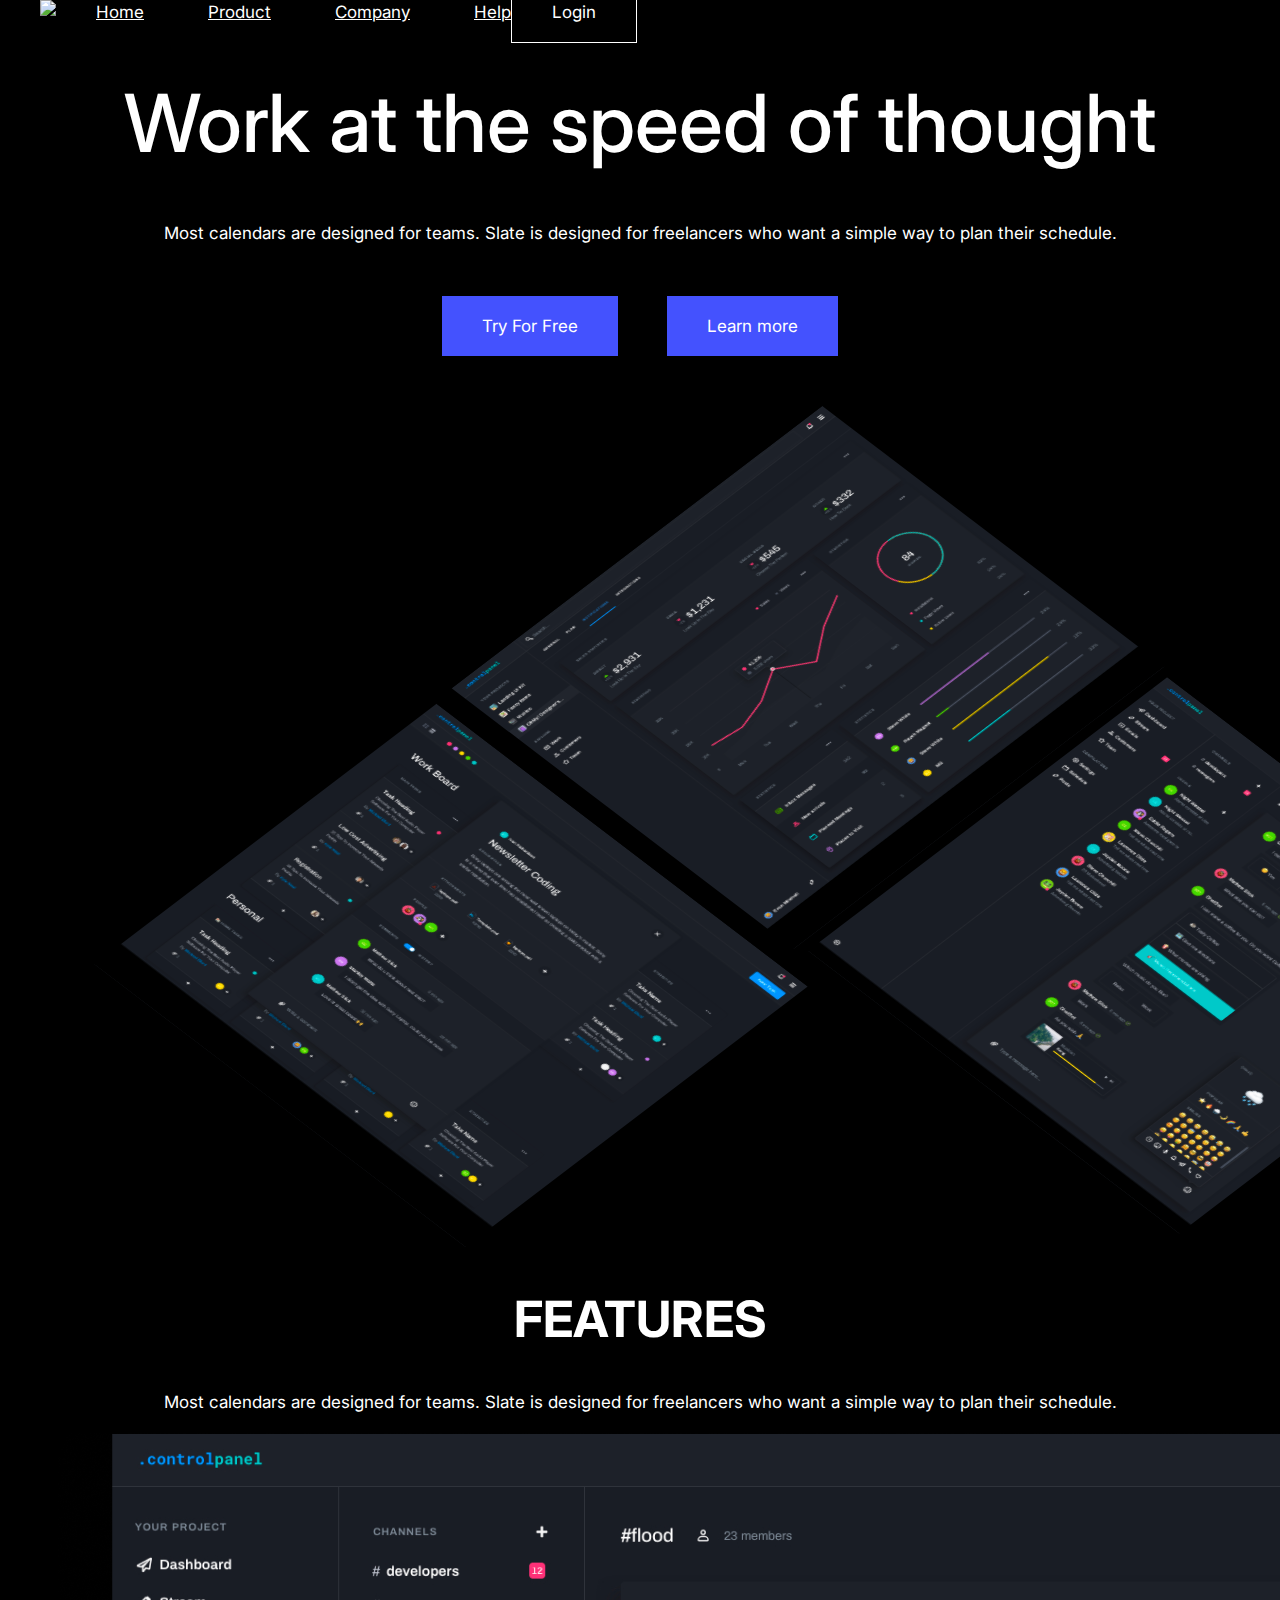
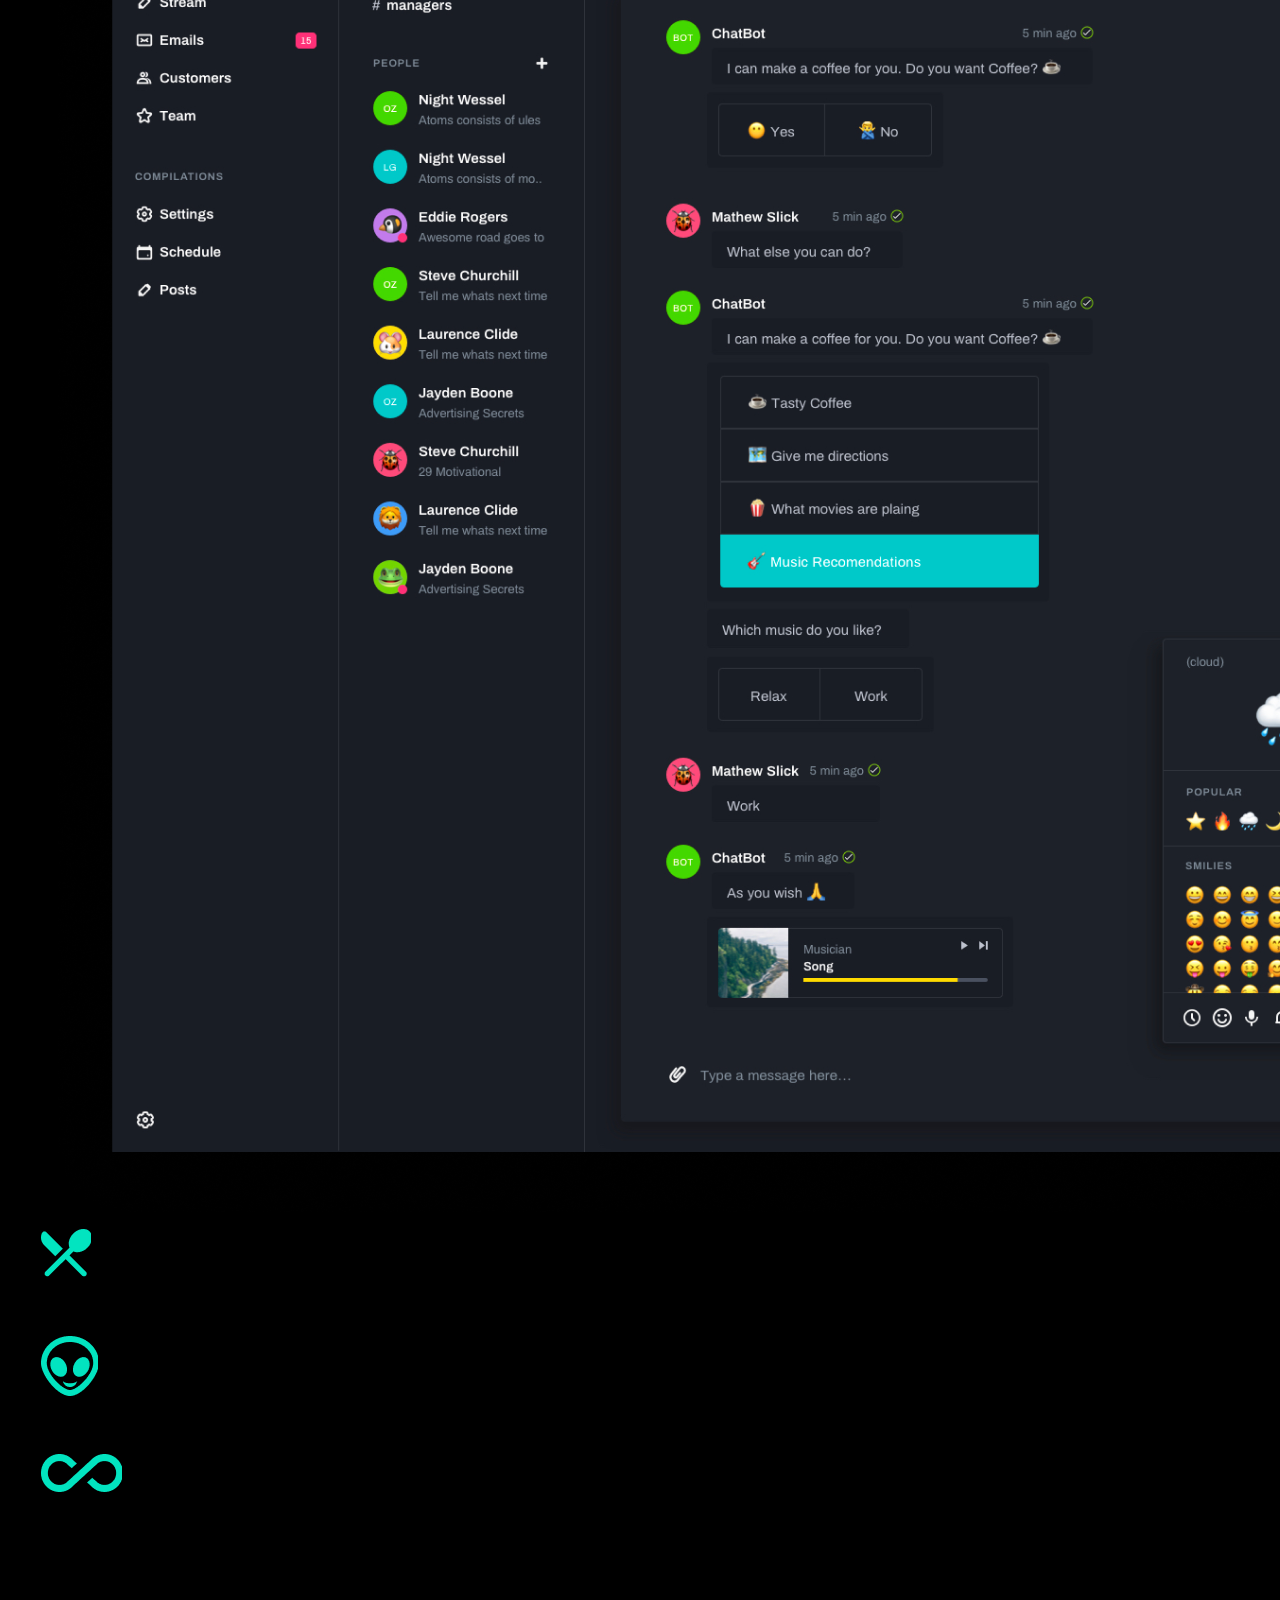
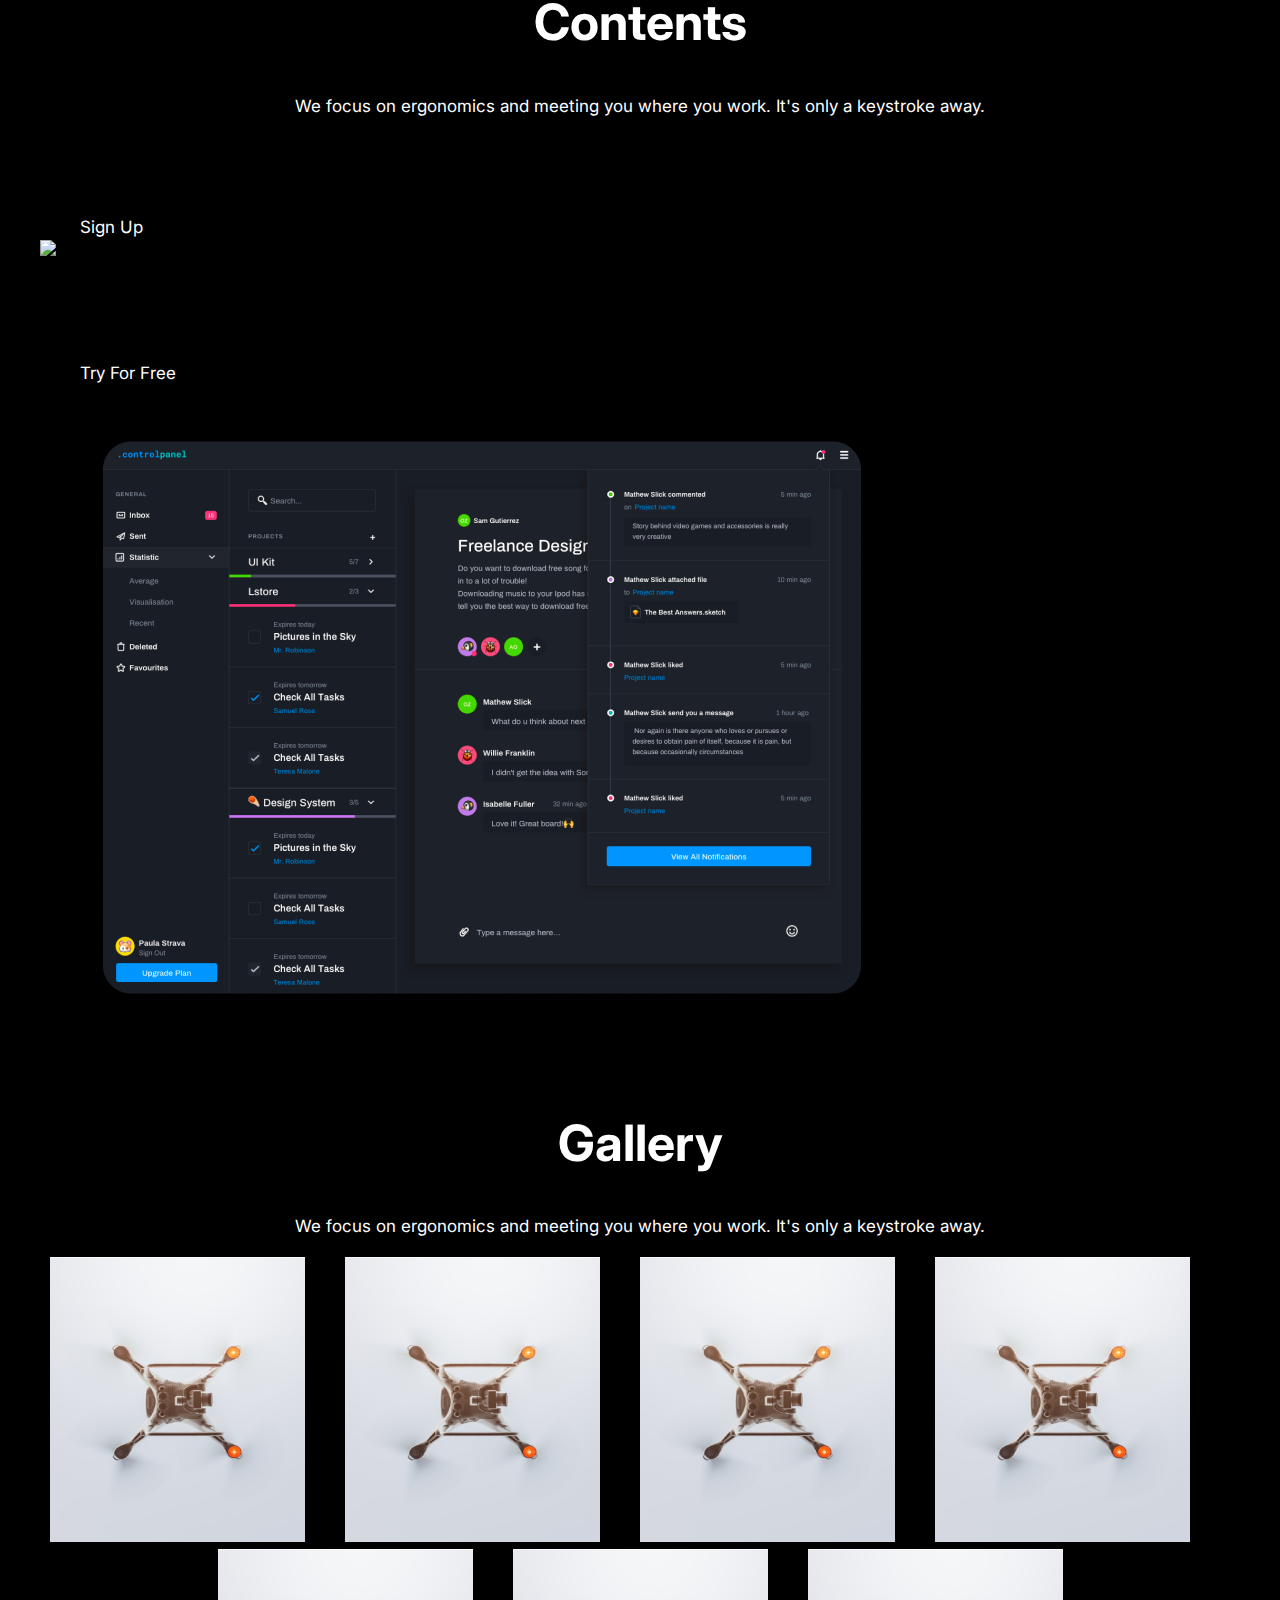
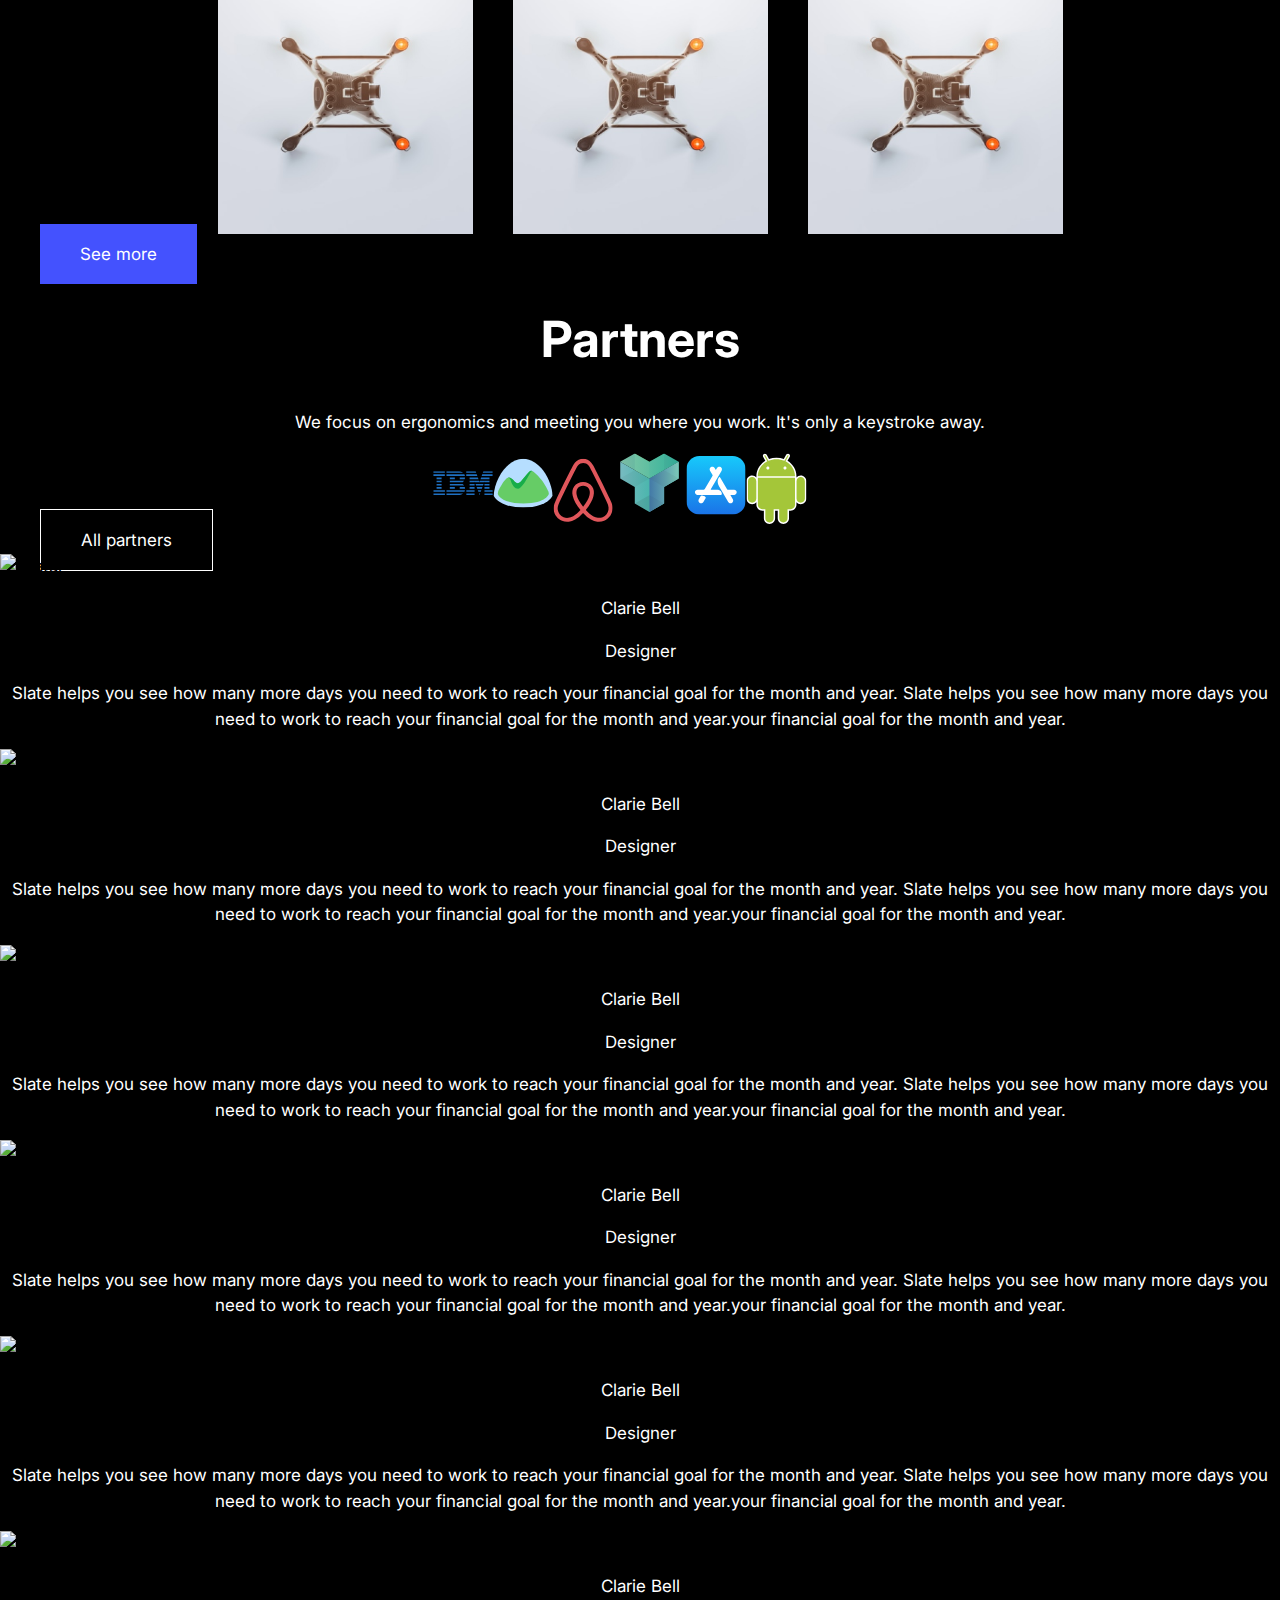
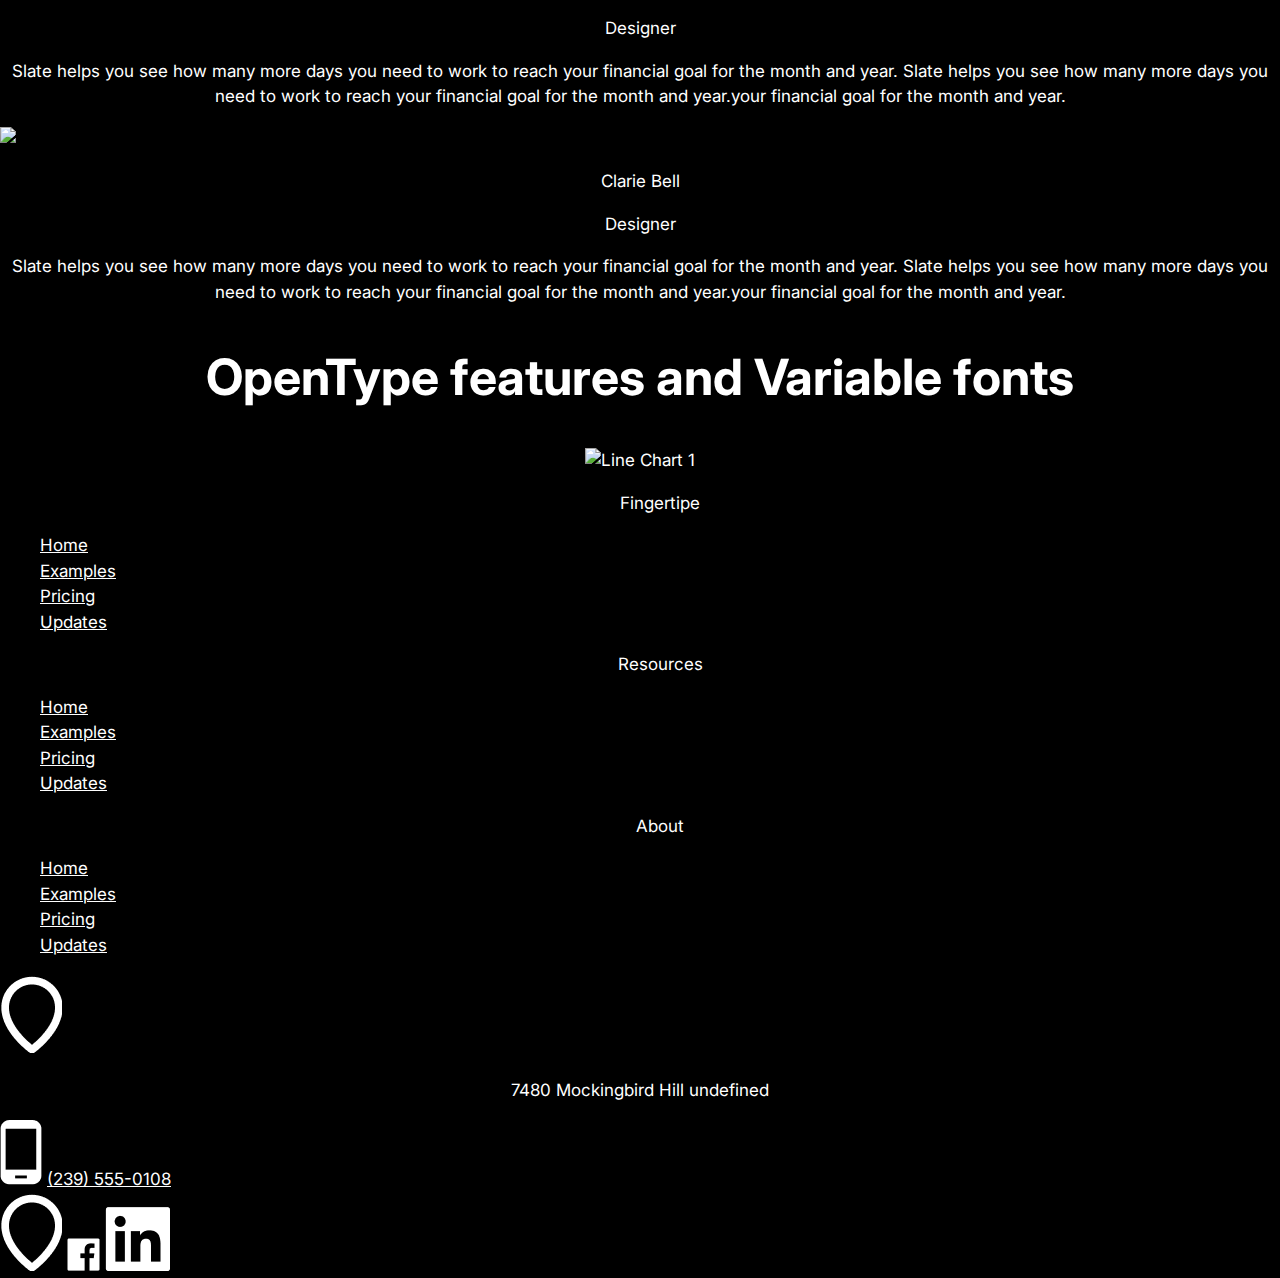
==== commit ae098dd6: "29.11.21" ====
--- a/index1.html
+++ b/index1.html
@@ -13,11 +13,11 @@
 
 <body >
     <header>
-        <div class="contair">
+        <div class="container header__wrapper">
             <div class="header_logo">
                 <img src="logo.svg" alt="Logo" widht="186" height="58">
             </div>
-            <div class="header__nav">
+            <div class="header_nav">
                 <ul>
                     <li class="li">
                         <a href="#">Home</a>
@@ -54,7 +54,7 @@
                     <a href="#" class="btn btn--primary">Try For Free</a>
                     <a href="#" class="btn btn--primary">Learn more</a>
                 </div>
-                <div class="hero-image">
+                <div class="hero_image">
                     <img src="imgGroup.svg" alt="page">
                 </div>
             </div>
@@ -115,42 +115,51 @@
                             <h3>Design with real data</h3>
                             <div class="contents_text">Ever wondered if you're too reliant on a client for work? Slate helps you identify .</div>
                             <a href="" class="btn">Try For Free</a>
-                            <div class=content__images><img src="BoardsNotifications.svg" alt="board"></div>
+                            <div class=content__images><img src="Boards Notifications.png" alt="board"></div>
                         </div>
                     </div>
             </div>
         </setion>
        <section class="gallary">
-           <div class="gallary">
+           <div class="container">
                 <div class="title">
                         <h2>Gallery</h2>
                     <p>
                          We focus on ergonomics and meeting you where you work. 
                         It's only a keystroke away.
                     </p>
-                        <div class="gallary_item"><img src="Rectangle 1.jpg" alt="Rectangle 1"></div>
-                        <div class="gallary_item"><img src="Rectangle 1.jpg" alt=""></div>
-                        <div class="gallary_item"><img src="Rectangle 1.jpg" alt=""></div>
-                        <div class="gallary_item"><img src="Rectangle 1.jpg" alt=""></div>
-                        <div class="gallary_item"><img src="Rectangle 1.jpg" alt=""></div>
-                        <div class="gallary_item"><img src="Rectangle 1.jpg" alt=""></div>
-                        <div class="gallary_item"><img src="Rectangle 1.jpg" alt=""></div>
-                        <a href="#" class="btn btn--primary">See more</a>
-                </div>
+                </div>
+                <div class="gallary_items">
+                    <div class="gallary_item"><img src="Rectangle 1.jpg" alt="Rectangle 1"  width="255" height="285"></div>
+                    <div class="gallary_item"><img src="Rectangle 1.jpg" alt="Rectangle 1"  width="255" height="285"></div>
+                    <div class="gallary_item"><img src="Rectangle 1.jpg" alt="Rectangle 1"  width="255" height="285"></div>
+                    <div class="gallary_item"><img src="Rectangle 1.jpg" alt="Rectangle 1"  width="255" height="285"></div>
+                    <div class="gallary_item"><img src="Rectangle 1.jpg" alt="Rectangle 1"  width="255" height="285"></div>
+                    <div class="gallary_item"><img src="Rectangle 1.jpg" alt="Rectangle 1"  width="255" height="285"></div>
+                    <div class="gallary_item"><img src="Rectangle 1.jpg" alt="Rectangle 1"  width="255" height="285"></div>
+                </div>
+
+                  <a href="#" class="btn btn--primary">See more</a>
+                
             </div>  
        </section>
+
         <sections class="partners">
                 <div class="container">
-                    <div class="title">
-                        <h2>
-                        Partners
-                        </h2>
+                    <div class="title.partners">
+                        <h2> Partners</h2>
                         <p>
                             We focus on ergonomics and meeting you where you work. 
                             It's only a keystroke away.
                         </p>
-                        <div class="partner_icons">
-                            <img src="logos_ibm.svg" alt="">
+                    </div>
+                    <div class="partner_icons">
+                            <img src="logos_ibm.svg" alt="" width="60" height="60">
+                            <img src="logos_basecamp.svg" alt="" width="60" height="60.7">
+                            <img src="logos_airbnb.svg" alt="" width="60" height="75.55">
+                            <img src="logos_apiary.svg" alt="" width="72.11" height="60">
+                            <img src="logos_apple-app-store.svg" alt="" width="60" height="64.69">
+                            
                             <svg width="61" height="72" viewBox="0 0 61 72" fill="none" xmlns="http://www.w3.org/2000/svg">
                                 <g clip-path="url(#clip0_62:2739)">
                                 <path d="M18.8893 0.724704C18.5458 0.726916 18.2083 0.814634 17.9072 0.979939C16.9186 1.52791 16.5561 2.79799 17.1038 3.78588L19.3358 7.81619C13.9583 11.1431 10.395 16.8263 10.395 23.3126V24.5178C9.36216 23.3295 7.84411 22.5792 6.14794 22.5792C3.04013 22.5792 0.516846 25.1025 0.516846 28.2101V45.556C0.516846 48.6633 3.04036 51.1868 6.14794 51.1868C7.84411 51.1868 9.36216 50.4364 10.3948 49.2481V51.6778C10.3948 54.9537 13.0754 57.634 16.3512 57.634H17.8625V65.3503C17.8625 68.4581 20.386 70.9814 23.4936 70.9814C26.6011 70.9814 29.1244 68.4579 29.1244 65.3503V57.634H31.7391V65.3503C31.7391 68.4581 34.2626 70.9814 37.3702 70.9814C40.4778 70.9814 43.0011 68.4579 43.0011 65.3503V57.634H44.5125C47.7882 57.634 50.4687 54.9537 50.4687 51.6778V49.2481C51.5014 50.4364 53.0197 51.1868 54.7158 51.1868C57.8234 51.1868 60.3467 48.6633 60.3467 45.556V28.2101C60.3467 25.1025 57.8234 22.5792 54.7158 22.5792C53.0197 22.5792 51.5014 23.3295 50.4687 24.5178V23.5165V23.4591C50.4692 23.3981 50.4687 23.3494 50.4687 23.3126C50.4687 16.8274 46.8973 11.1499 41.5217 7.82275L43.76 3.78588C44.3075 2.79799 43.9451 1.52791 42.9565 0.979939C42.6555 0.814634 42.318 0.726916 41.9745 0.724704C41.2444 0.717673 40.5279 1.10252 40.1506 1.78338L37.8101 6.0115C35.5217 5.16705 33.0317 4.70416 30.432 4.70416C27.8347 4.70416 25.34 5.16213 23.0534 6.00494L20.7132 1.78338C20.3356 1.10252 19.6193 0.718142 18.8893 0.724704Z" fill="white"/>
@@ -164,13 +173,10 @@
                                 <rect width="60" height="70.5469" fill="white" transform="translate(0.516846 0.523438)"/>
                                 </clipPath>
                                 </defs>
-                                </svg>
-                        </div>
-                        <div class="actions">
+                            </svg>
+                    </div>
                             <a href="#" class="btn btn--secondary">All partners</a>
-                        </div>
-                    </div>
-                </div>
+            </div>
         </sections>
         <selection class="testimonials">
             <div class="testimonials_users">
@@ -332,7 +338,7 @@
                     </div>
                     
                     <div class="block">
-                        <img src="Phone.png" alt="Phone">
+                        <img src="Vector-min.png" alt="Phone">
                         <a href="tel: 2395550108">(239) 555-0108</a>
                     </div>
                 
--- a/CSS.css
+++ b/CSS.css
@@ -379,10 +379,10 @@
   --blue-800: #1823AC;
   --cian:#02E4C0;
   --dark-blue: #112D57;
-  --black: #000;
+  --black: rgb(0, 0, 0);
   --white: #FFF;
   --gray:#5c5c5c;
-  --black-800: #181818;
+  --black-800: #000000;
 
   --primary-color: var(--blue);
   --secondary-color: var(--cian);
@@ -448,6 +448,7 @@
 
 .btn--primary {
   background-color: var(--primary-color);
+  margin-top: 1.5%;
 }
 
 .btn--primary:hover {
@@ -492,7 +493,7 @@
   }
 }
 
-
+/* Меню*/
 .header_nav ul{
   padding: 0;
   display: flex;
@@ -515,4 +516,80 @@
 .header_action btn {
   display: flex;
   align-items: center;
+}
+.header_nav ul
+{
+padding: 0%;
+display: flex;
+margin: 0;
+align-items: center;
+justify-content: space-between;
+}
+
+.header__wrapper {
+  display: flex;
+}
+
+.header_nav li:not(:last-child)
+{
+  margin-right: 4rem;
+}
+/**/
+
+/*Work at the speed of thought
+2  Кнопки*/
+.title
+{
+  color: #FFF;
+  text-align: center;
+}
+.hero .container .action
+{
+  text-align: center;
+  line-height: 40px;
+  margin: 5%;
+}
+.hero .container .action .btn
+{
+  margin: 2%;
+}
+
+.hero_image
+{
+  display: flex;
+}
+
+
+
+
+/*Content*/
+.gallary_items
+{
+  display: flex;
+  flex-wrap: wrap;
+  justify-content: center;
+  
+}
+
+.gallary_item:not(:last-child) {
+  margin-right: 40px;
+}
+.partner_icons
+{
+  display: flex;
+  flex-wrap: wrap;
+  justify-content: center;
+}
+.partner_icons:not(:last-child) {
+  margin-right: 40px;
+}
+h2
+{
+  text-align: center;
+  color: #FFF;
+}
+p
+{
+  text-align: center;
+  color: #FFF; 
 }